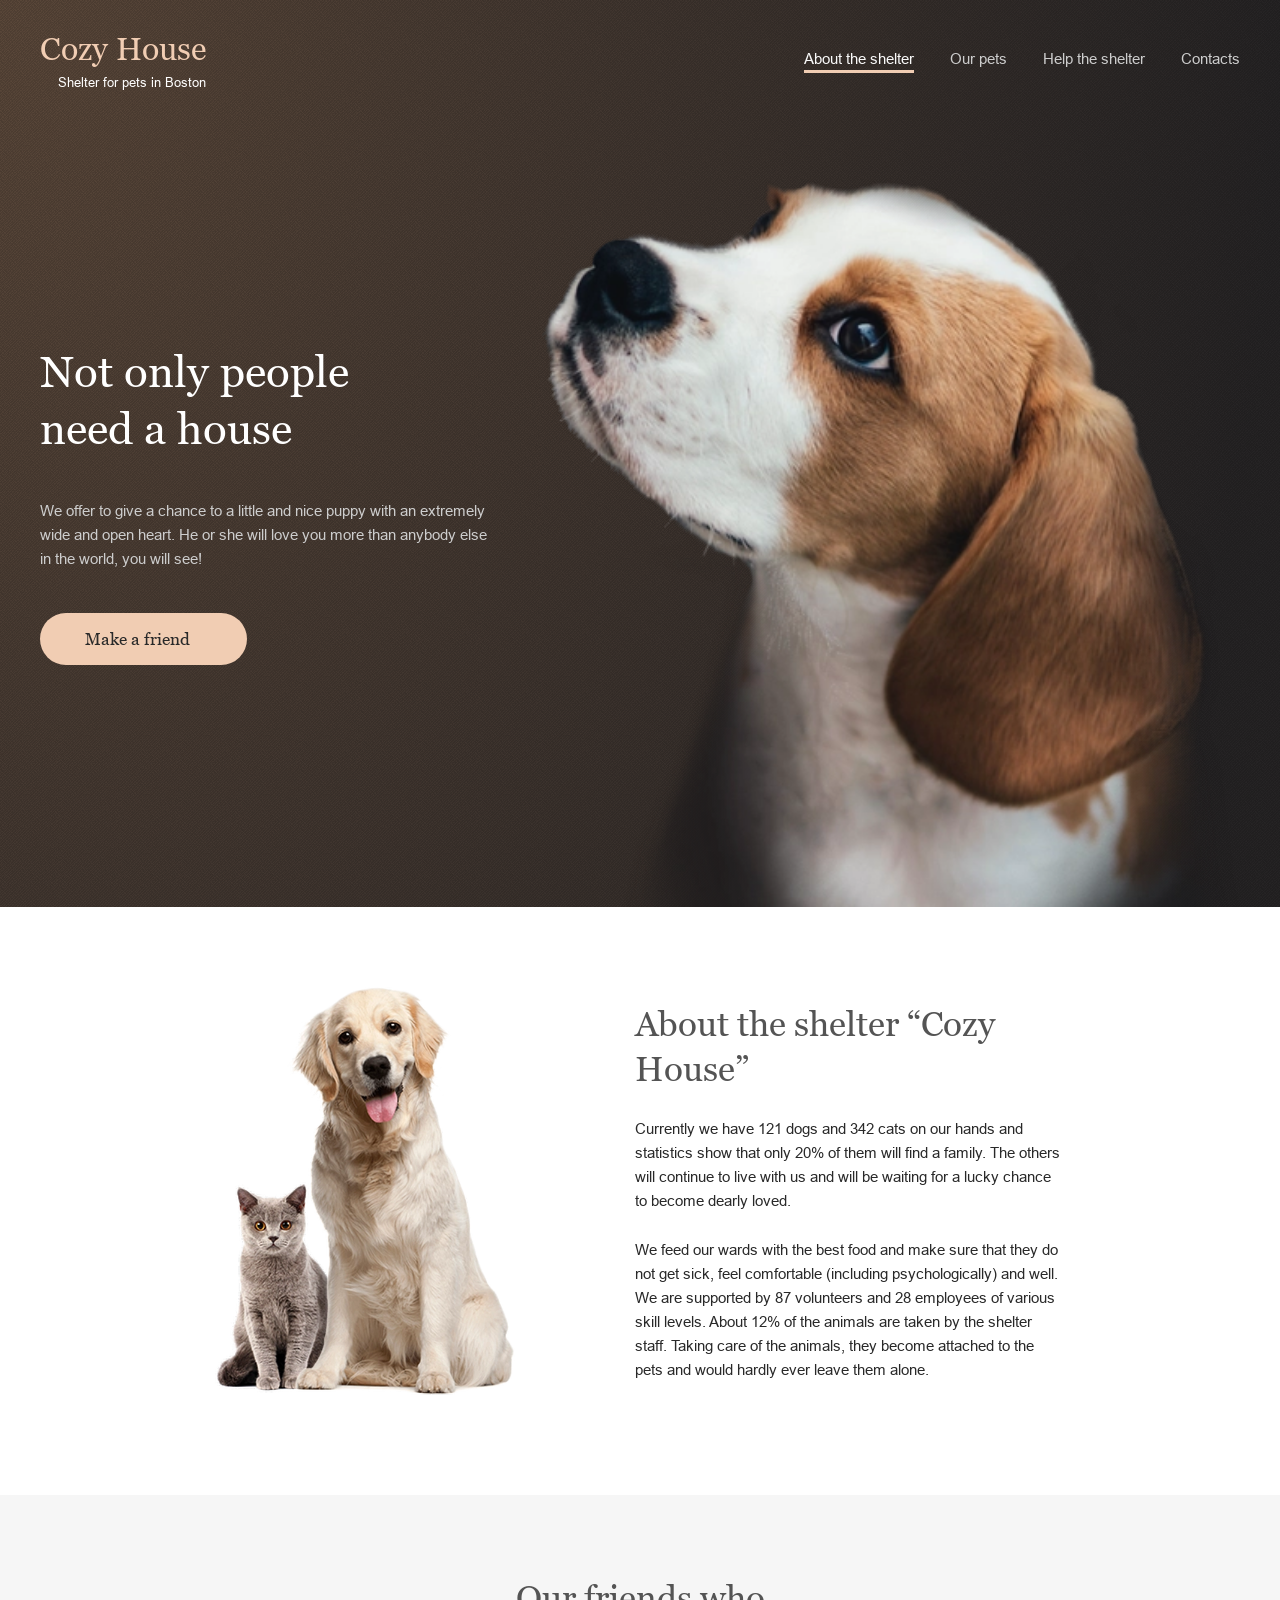
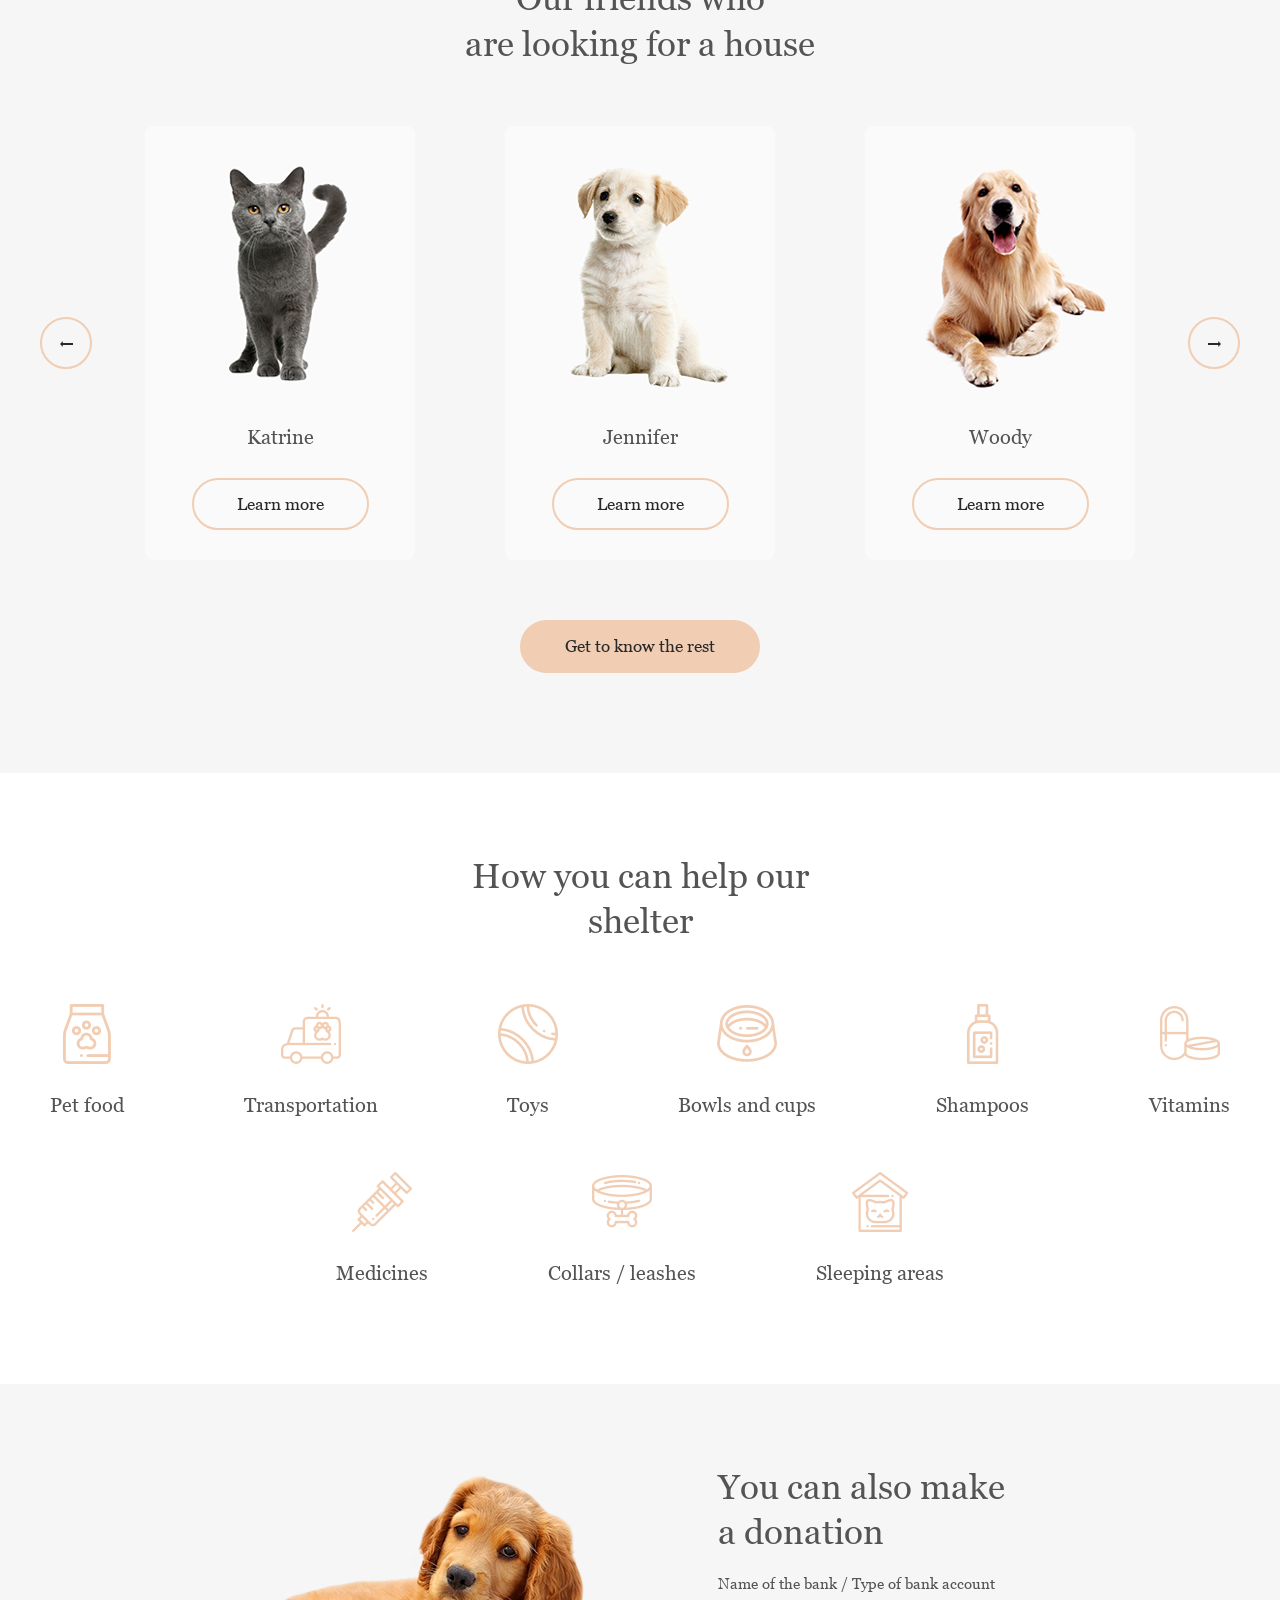
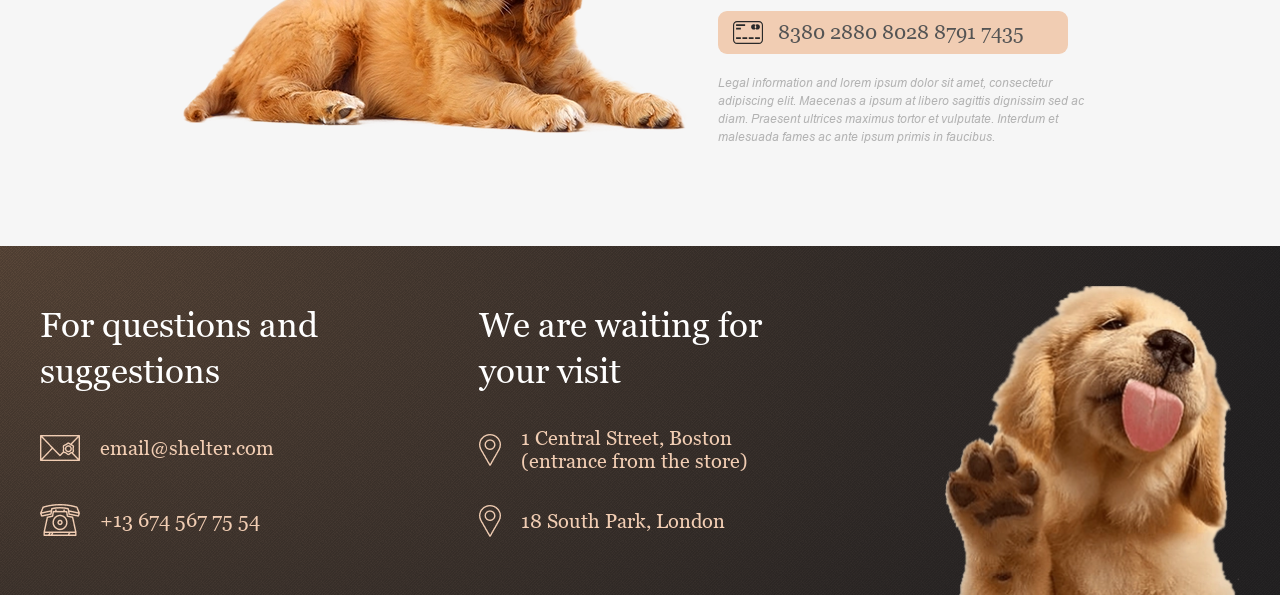
==== shelter/index.html @ 4be884f5 "feat: add favicon, add fluid paddings, remove comments" ====
<!doctype html>
<html lang="en">
  <head>
    <meta charset="UTF-8" />
    <meta name="viewport" content="width=device-width, initial-scale=1.0" />
    <title>Shelter</title>

    <link
      rel="icon"
      type="image/png"
      href="./favicon-32x32.png?v=4"
      sizes="32x32"
    />
    <link
      rel="icon"
      type="image/png"
      href="./favicon-16x16.png?v=4"
      sizes="16x16"
    />
    <link rel="stylesheet" href="./css/style.css" />
  </head>
  <body>
    <div class="header u-content-width">
      <header class="header__content header__content--absolute">
        <a class="header__logo" href="./index.html">
          <p class="header__logo-title">Cozy House</p>
          <p class="header__logo-subtitle">Shelter for pets in Boston</p>
        </a>
        <nav class="header__nav">
          <ul class="header__nav-list">
            <li class="header__nav-item is-active">
              <a href="" class="header__nav-link">About the shelter</a>
            </li>
            <li class="header__nav-item">
              <a href="./pets.html" class="header__nav-link">Our pets</a>
            </li>
            <li class="header__nav-item">
              <a href="#help" class="header__nav-link">Help the shelter</a>
            </li>
            <li class="header__nav-item">
              <a href="#footer" class="header__nav-link">Contacts</a>
            </li>
          </ul>
        </nav>
      </header>
    </div>

    <main class="main-content">
      <section class="section-not-only">
        <div class="u-content-width">
          <div class="not-only-content">
            <div class="not-only-content__txt-content">
              <h1 class="not-only-content__h1">Not only people need a house</h1>
              <p class="not-only-content__main-text">
                We offer to give a chance to a little and nice puppy with an
                extremely wide and open heart. He or she will love you more than
                anybody else in the world, you will see!
              </p>
              <a class="not-only-content__button button" href="#friends">
                Make a friend
              </a>
            </div>
            <div class="not-only-content__img-content">
              <img
                class="img"
                src="./assets/img/start-screen-puppy1.webp"
                alt=""
              />
            </div>
          </div>
        </div>
      </section>
      <section class="section-about u-content-width u-section-padding">
        <div class="section-about__img-content">
          <img class="img" src="./assets/img/about-pets.webp" alt="" />
        </div>
        <div class="section-about__text-content">
          <h2 class="section-about__h2 u-section-title">
            About the shelter “Cozy House”
          </h2>
          <p class="section-about__p1">
            Currently we have 121 dogs and 342 cats on our hands and statistics
            show that only 20% of them will find a family. The others will
            continue to live with us and will be waiting for a lucky chance to
            become dearly loved.
          </p>
          <p class="section-about__p2">
            We feed our wards with the best food and make sure that they do not
            get sick, feel comfortable (including psychologically) and well. We
            are supported by 87 volunteers and 28 employees of various skill
            levels. About 12% of the animals are taken by the shelter staff.
            Taking care of the animals, they become attached to the pets and
            would hardly ever leave them alone.
          </p>
        </div>
      </section>
      <section id="friends" class="section-our-friend u-bgc-section">
        <div class="our-friend-content u-content-width u-section-padding">
          <h2
            class="our-friend-content__h2 u-section-title u-section-title--center"
          >
            Our friends who <br />
            are looking for a house
          </h2>

          <div class="our-friend-content__slider slider">
            <button class="slider__button circle-button"></button>

            <div class="slider__visible">
              <div class="slider__track">
                <div class="slider__item card">
                  <img class="img" src="./assets/img/pets-katrine.png" alt="" />
                  <p class="card__pet-name">Katrine</p>
                  <button
                    class="button button--width-187 button--bgc-transparent"
                  >
                    Learn more
                  </button>
                </div>
                <div class="slider__item card">
                  <img
                    class="img"
                    src="./assets/img/pets-jennifer.png"
                    alt=""
                  />
                  <p class="card__pet-name">Jennifer</p>
                  <button
                    class="button button--width-187 button--bgc-transparent"
                  >
                    Learn more
                  </button>
                </div>
                <div class="slider__item card">
                  <img class="img" src="./assets/img/pets-woody.png" alt="" />
                  <p class="card__pet-name">Woody</p>
                  <button
                    class="button button--width-187 button--bgc-transparent"
                  >
                    Learn more
                  </button>
                </div>
              </div>
            </div>

            <button class="slider__button circle-button"></button>
          </div>
          <a class="button button--width-261" href="./pets.html"
            >Get to know the rest</a
          >
        </div>
      </section>
      <section id="help" class="section-help u-content-width u-section-padding">
        <h2 class="section-help__title u-section-title u-section-title--center">
          How you can help our shelter
        </h2>
        <div class="section-help__list">
          <div class="section-help__list-item">
            <img
              class="img img--height-60"
              src="./assets/img/food.png"
              alt=""
            />
            <p class="section-help__list-item-text">Pet food</p>
          </div>
          <div class="section-help__list-item">
            <img
              class="img img--height-60"
              src="./assets/img/transportation.png"
              alt=""
            />
            <p class="section-help__list-item-text">Transportation</p>
          </div>
          <div class="section-help__list-item">
            <img
              class="img img--height-60"
              src="./assets/img/toys.png"
              alt=""
            />
            <p class="section-help__list-item-text">Toys</p>
          </div>
          <div class="section-help__list-item">
            <img
              class="img img--height-60"
              src="./assets/img/bowls-and-cups.png"
              alt=""
            />
            <p class="section-help__list-item-text">Bowls and cups</p>
          </div>
          <div class="section-help__list-item">
            <img
              class="img img--height-60"
              src="./assets/img/shampoos.png"
              alt=""
            />
            <p class="section-help__list-item-text">Shampoos</p>
          </div>
          <div class="section-help__list-item">
            <img
              class="img img--height-60"
              src="./assets/img/vitamins.png"
              alt=""
            />
            <p class="section-help__list-item-text">Vitamins</p>
          </div>
          <div class="section-help__list-item">
            <img
              class="img img--height-60"
              src="./assets/img/medicines.png"
              alt=""
            />
            <p class="section-help__list-item-text">Medicines</p>
          </div>
          <div class="section-help__list-item">
            <img
              class="img img--height-60"
              src="./assets/img/collars-or-leashes.png"
              alt=""
            />
            <p class="section-help__list-item-text">Collars / leashes</p>
          </div>
          <div class="section-help__list-item">
            <img
              class="img img--height-60"
              src="./assets/img/sleeping-area.png"
              alt=""
            />
            <p class="section-help__list-item-text">Sleeping areas</p>
          </div>
        </div>
      </section>
      <section class="section-addition u-bgc-section">
        <div
          class="section-addition__content u-content-width u-section-padding"
        >
          <div class="section_addition__image-content">
            <img class="img" src="./assets/img/donation-dog.webp" alt="" />
          </div>
          <div class="addition-text">
            <h2 class="addition-text__title u-section-title">
              You can also make a donation
            </h2>
            <span class="addition-text__subtitle"
              >Name of the bank / Type of bank account</span
            >
            <a href="#" class="addition-text__credit-card">
              <svg
                viewBox="0 0 30 23"
                xmlns="http://www.w3.org/2000/svg"
                xmlns:xlink="http://www.w3.org/1999/xlink"
                width="30.000000"
                height="23.000000"
                fill="none"
                customFrame="#000000"
              >
                <path
                  id="credit-card"
                  d="M25.9815 23L4.01915 23C1.80285 23 0 21.2046 0 19.0001L0 3.9999C0 1.79421 1.80285 0 4.01915 0L25.9808 0C28.196 0 30 1.79421 30 3.9999L30 19.0001C30.0006 21.2052 28.1972 23 25.9815 23ZM4.01915 1.14285C2.43563 1.14285 1.14836 2.42396 1.14836 3.9999L1.14836 19.0001C1.14836 20.5755 2.43563 21.8571 4.01915 21.8571L25.9808 21.8571C27.5638 21.8571 28.8516 20.5755 28.8516 19.0001L28.8516 3.9999C28.8516 2.42396 27.5638 1.14285 25.9808 1.14285L4.01915 1.14285ZM20.7037 3.35993C22.1363 3.35993 23.2977 4.51532 23.2977 5.94153C23.2977 7.36774 22.1368 8.52376 20.7037 8.52376C19.2706 8.52376 18.1097 7.36783 18.1097 5.94153C18.1097 4.51523 19.2712 3.35993 20.7037 3.35993ZM24.3204 3.35993C25.7529 3.35993 26.9151 4.51532 26.9151 5.94153C26.9151 7.36774 25.7536 8.52376 24.3204 8.52376C22.8873 8.52376 21.7264 7.36783 21.7264 5.94153C21.7264 4.51523 22.8879 3.35993 24.3204 3.35993ZM3.0861 16.3339L7.8683 16.3339L7.8683 18.0481L3.0861 18.0481L3.0861 16.3339ZM9.43467 16.3339L14.2175 16.3339L14.2175 18.0481L9.43467 18.0481L9.43467 16.3339ZM15.782 16.3339L20.5659 16.3339L20.5659 18.0481L15.782 18.0481L15.782 16.3339ZM22.1305 16.3339L26.9144 16.3339L26.9144 18.0481L22.1305 18.0481L22.1305 16.3339ZM3.0861 3.36046L12.1263 3.36046L12.1263 5.07474L3.0861 5.07474L3.0861 3.36046ZM3.0861 6.76208L7.86946 6.76208L7.86946 8.47637L3.0861 8.47637L3.0861 6.76208Z"
                  fill="rgb(41,41,41)"
                  fill-rule="evenodd"
                />
              </svg>
              <p class="addition-text__credit-card-number">
                8380 2880 8028 8791 7435
              </p>
            </a>
            <span class="addition-text__info"
              >Legal information and lorem ipsum dolor sit amet, consectetur
              adipiscing elit. Maecenas a ipsum at libero sagittis dignissim sed
              ac diam. Praesent ultrices maximus tortor et vulputate. Interdum
              et malesuada fames ac ante ipsum primis in faucibus.</span
            >
          </div>
        </div>
      </section>
    </main>

    <footer id="footer" class="footer">
      <div class="footer__content u-content-width">
        <div class="footer__block">
          <h2 class="footer__title footer__title--margin-42 u-section-title">
            For questions and suggestions
          </h2>
          <div class="footer__item footer__item--margin-bottom-43">
            <img class="img icon" src="./assets/img/mail.png" alt="" />
            <a class="footer__link" href="mailto:example@domain.com"
              >email@shelter.com</a
            >
          </div>
          <div class="footer__item">
            <img class="img icon" src="./assets/img/phone.png" alt="" />
            <a class="footer__link" href="tel:+13 674 567 75 54"
              >+13 674 567 75 54</a
            >
          </div>
        </div>
        <div class="footer__block">
          <h2 class="footer__title footer__title--margin-34 u-section-title">
            We are waiting for your visit
          </h2>
          <div class="footer__item footer__item--margin-bottom-32">
            <img class="icon" src="./assets/img/pin.png" alt="" />
            <a
              class="footer__link"
              target="_blank"
              href="https://www.google.com/maps/place/London,+UK/@51.5022575,-0.1047878,18.5z/data=!4m6!3m5!1s0x47d8a00baf21de75:0x52963a5addd52a99!8m2!3d51.5072178!4d-0.1275862!16zL20vMDRqcGw?entry=ttu&g_ep=EgoyMDI2MDYxMC4wIKXMDSoASAFQAw%3D%3D"
              >1 Central Street, Boston (entrance from the store)</a
            >
          </div>
          <div class="footer__item">
            <img class="icon" src="./assets/img/pin.png" alt="" />
            <a
              class="footer__link"
              href="https://www.google.com/maps/place/London,+UK/@51.5022575,-0.1047878,18.5z/data=!4m6!3m5!1s0x47d8a00baf21de75:0x52963a5addd52a99!8m2!3d51.5072178!4d-0.1275862!16zL20vMDRqcGw?entry=ttu&g_ep=EgoyMDI2MDYxMC4wIKXMDSoASAFQAw%3D%3D"
              >18 South Park, London
            </a>
          </div>
        </div>
        <div class="footer-img">
          <img class="img" src="./assets/img/footer-puppy.webp" alt="" />
        </div>
      </div>
    </footer>
  </body>
</html>
---- shelter/css/style.css ----
@charset "UTF-8";
:root {
  --color-primary: #f1cdb3;
  --color-light-s: #fafafa;
  --color-light-l: #f6f6f6;
  --color-light-hover: #fddcc4;
  --color-light-xl: #ffffff;
  --color-dark-s: #cdcdcd;
  --color-dark-m: #b2b2b2;
  --color-dark-l: #545454;
  --color-dark-xl: #292929;
  --fn-logo: 32px;
  --fn-sublogo: 13px;
  --fn-h1: 44px;
  --fn-main: 15px;
  --fn-button: 17px;
  --fn-h2: 35px;
  --fn-card: 20px;
}

html {
  line-height: 1.15; /* 1 */
  -webkit-text-size-adjust: 100%; /* 2 */
}

body {
  margin: 0;
}

main {
  display: block;
}

h1 {
  font-size: 2em;
  margin: 0.67em 0;
}

hr {
  box-sizing: content-box; /* 1 */
  height: 0; /* 1 */
  overflow: visible; /* 2 */
}

a {
  background-color: transparent;
}

abbr[title] {
  border-bottom: none; /* 1 */
  text-decoration: underline; /* 2 */
  -webkit-text-decoration: underline dotted;
          text-decoration: underline dotted; /* 2 */
}

code,
kbd,
samp {
  font-family: monospace, monospace; /* 1 */
  font-size: 1em; /* 2 */
}

small {
  font-size: 80%;
}

sub,
sup {
  font-size: 75%;
  line-height: 0;
  position: relative;
  vertical-align: baseline;
}

sub {
  bottom: -0.25em;
}

sup {
  top: -0.5em;
}

img {
  border-style: none;
}

button,
input {
  overflow: visible;
}

button,
select {
  text-transform: none;
}

button,
[type=button],
[type=reset],
[type=submit] {
  -webkit-appearance: button;
     -moz-appearance: button;
          appearance: button;
}

button::-moz-focus-inner,
[type=button]::-moz-focus-inner,
[type=reset]::-moz-focus-inner,
[type=submit]::-moz-focus-inner {
  border-style: none;
  padding: 0;
}

button:-moz-focusring,
[type=button]:-moz-focusring,
[type=reset]:-moz-focusring,
[type=submit]:-moz-focusring {
  outline: 1px dotted currentColor;
}

fieldset {
  padding: 0.35em 0.75em 0.625em;
}

legend {
  box-sizing: border-box; /* 1 */
  color: inherit; /* 2 */
  display: table; /* 1 */
  max-width: 100%; /* 1 */
  padding: 0; /* 3 */
  white-space: normal; /* 1 */
}

progress {
  vertical-align: baseline;
}

textarea {
  overflow: auto;
}

[type=checkbox],
[type=radio] {
  box-sizing: border-box; /* 1 */
  padding: 0; /* 2 */
}

[type=number]::-webkit-inner-spin-button,
[type=number]::-webkit-outer-spin-button {
  height: auto;
}

[type=search] {
  -moz-appearance: textfield;
       appearance: textfield; /* Современный стандарт */
  -webkit-appearance: textfield; /* Для поддержки старых версий Safari */
  outline-offset: -2px;
}

[type=search]::-webkit-search-decoration {
  -webkit-appearance: none;
}

::-webkit-file-upload-button {
  -webkit-appearance: button; /* 1 */
  font: inherit; /* 2 */
}

details {
  display: block;
}

template {
  display: none;
}

[hidden] {
  display: none;
}

@font-face {
  font-family: "Arial";
  src: url("../assets/fonts/arial-regular.woff2") format("woff2");
  font-weight: 400;
  font-style: normal;
  font-display: swap;
}
@font-face {
  font-family: "Georgia";
  src: url("../assets/fonts/georgia-regular.woff2") format("woff2");
  font-weight: 400;
  font-style: normal;
  font-display: swap;
}
@font-face {
  font-family: "Arial";
  src: url("../assets/fonts/arial-italic.woff2") format("woff2");
  font-weight: 400;
  font-style: italic;
  font-display: swap;
}
body {
  font-family: "Georgia", sans-serif;
  font-size: var(--fn-main);
  color: var(--color-dark-l);
}

.button {
  white-space: nowrap;
  max-width: 207px;
  padding: 13px 43px;
  background-color: var(--color-primary);
  border-radius: 100px;
  border: none;
  color: var(--color-dark-xl);
  text-decoration: none;
  font-size: var(--fn-button);
  border: 2px solid transparent;
  font-family: "Georgia", sans-serif;
  line-height: 130%;
  letter-spacing: 6%;
  transition: background-color 0.4s;
  cursor: pointer;
}
.button--width-261 {
  max-width: 261px;
}
.button--width-187 {
  max-width: 187px;
}
.button--bgc-transparent {
  border-color: var(--color-primary);
  background-color: transparent;
}
@media (hover: hover) and (pointer: fine) {
  .button:hover {
    background-color: var(--color-light-hover);
    border-color: var(--color-light-hover);
  }
}

.card {
  display: flex;
  flex-direction: column;
  align-items: center;
  gap: 29px;
  padding-bottom: 30px;
  border-radius: 9px;
  background-color: var(--color-light-s);
  transition: 0.3s;
  cursor: pointer;
}
.card__pet-name {
  color: var(--color-dark-l);
  font-size: var(--fn-card);
  line-height: 24px;
  letter-spacing: 6%;
}
@media (hover: hover) and (pointer: fine) {
  .card:hover {
    box-shadow: 0px 0px 15px 1px rgba(33, 59, 78, 0.158);
  }
  .card:hover .button {
    background-color: var(--color-light-hover);
    border-color: var(--color-light-hover);
  }
}

.circle-button {
  width: 52px;
  height: 52px;
  border: 2px solid var(--color-primary);
  border-radius: 50%;
  background-color: transparent;
  background-size: 27% 11.5%;
  background-repeat: no-repeat;
  background-position: center;
  cursor: pointer;
  transition: 0.3s;
  color: var(--color-dark-xl);
  font-size: var(--fn-card);
  display: flex;
  align-items: center;
  justify-content: center;
  line-height: 115%;
  letter-spacing: 6%;
}
@media (hover: hover) and (pointer: fine) {
  .circle-button:hover {
    background-color: var(--color-light-hover);
    border-color: var(--color-light-hover);
  }
}
.circle-button.is-active {
  background-color: var(--color-primary);
  pointer-events: none;
}
.circle-button:disabled {
  border-color: var(--color-dark-xl);
  opacity: 0.2;
  pointer-events: none;
}

html {
  box-sizing: border-box;
  scroll-behavior: smooth;
}

*,
*::before,
*::after {
  box-sizing: inherit;
  margin: 0;
  padding: 0;
  font-weight: 400;
}

.header {
  position: relative;
}

.header__content {
  display: flex;
  justify-content: space-between;
  align-items: center;
  height: 60px;
}
.header__content--absolute {
  position: absolute;
  top: 30px;
  left: 0;
  right: 0;
  padding-inline: 40px;
  width: 100%;
}
.header__content--static {
  padding-top: 30px;
  padding-bottom: 30px;
  box-sizing: content-box;
}

.header__logo {
  display: flex;
  flex-direction: column;
  justify-content: space-between;
  height: 100%;
  text-decoration: none;
}
.header__logo-title {
  color: var(--color-primary);
  font-size: var(--fn-logo);
  letter-spacing: 6%;
}
.header__logo-title--dark {
  color: var(--color-dark-l);
}
.header__logo-subtitle {
  color: var(--color-light-xl);
  font-family: "Arial";
  font-size: var(--fn-sublogo);
  letter-spacing: 10%;
  line-height: 15px;
  text-align: right;
}
.header__logo-subtitle--dark {
  color: var(--color-dark-xl);
}
.header__nav-list {
  padding-bottom: 2px;
  list-style: none;
  display: flex;
  gap: 36px;
}
.header__nav-item {
  padding: 3px 0 4px;
}
@media (hover: hover) and (pointer: fine) {
  .header__nav-item:hover .header__nav-link {
    color: var(--color-light-s);
  }
}
.header__nav-item.is-active .header__nav-link {
  position: relative;
  display: block;
  color: var(--color-light-s);
  pointer-events: none;
}
.header__nav-item.is-active .header__nav-link::after {
  content: "";
  display: block;
  position: absolute;
  left: 0;
  bottom: -6px;
  width: 100%;
  height: 3px;
  background-color: var(--color-primary);
}
.header__nav-item--dark.is-active .header__nav-link {
  color: var(--color-dark-xl);
}
.header__nav-item--dark .header__nav-link {
  color: var(--color-dark-l);
}
@media (hover: hover) and (pointer: fine) {
  .header__nav-item--dark:hover .header__nav-link {
    color: var(--color-dark-xl);
  }
}
.header__nav-link {
  font-family: "Arial", sans-serif;
  font-size: var(--fn-main);
  color: var(--color-dark-s);
  text-decoration: none;
  transition: color 0.2s;
}

.img {
  width: 100%;
  height: auto;
  display: block;
}
.img--height-60 {
  max-width: 60px;
  height: 60px;
  width: 100%;
  -o-object-fit: contain;
     object-fit: contain;
}

.u-content-width {
  max-width: 1280px;
  margin: 0 auto;
  padding-inline: clamp(10px, 10px + 30 * (100vw - 320px) / 960, 40px);
}

.u-section-padding {
  padding-top: 80px;
  padding-bottom: 100px;
}

.u-section-title {
  font-size: var(--fn-h2);
  line-height: 130%;
  letter-spacing: 6%;
  max-width: 400px;
  margin: 0;
}
.u-section-title--center {
  text-align: center;
}

.u-bgc-section {
  background-color: var(--color-light-l);
}

.section-not-only {
  background: url(../assets/img/noise_transparent.png), radial-gradient(100% 215.42% at 0% 0%, #5b483a 0%, #262425 100%), #211f20;
}

.not-only-content {
  display: flex;
  justify-content: center;
  gap: 42px;
  padding-top: 180px;
  padding-top: clamp(150px, 150px + 30 * (100vw - 768px) / 512, 180px);
}
@media (max-width: 830px) {
  .not-only-content {
    flex-direction: column;
    align-items: center;
    gap: 100px;
  }
  .not-only-content__img-content {
    max-width: 569px;
    align-self: flex-end;
  }
  .not-only-content__button {
    align-self: center;
  }
}
.not-only-content__txt-content {
  padding-top: clamp(0px, 0px + 163 * (100vw - 768px) / 512, 163px);
  max-width: 460px;
  width: 100%;
  display: flex;
  flex-direction: column;
  gap: 42px;
}
.not-only-content__h1 {
  max-width: 310px;
  margin: 0;
  color: var(--color-light-xl);
  font-size: var(--fn-h1);
  line-height: 130%;
  letter-spacing: 0%;
  text-align: left;
}
.not-only-content__main-text {
  color: var(--color-dark-s);
  font-family: "Arial", serif;
  line-height: 160%;
  letter-spacing: 0px;
}
.not-only-content__img-content {
  max-width: 698px;
  width: 100%;
}

.section-about {
  display: flex;
  justify-content: center;
  gap: 120px;
  gap: clamp(80px, 7.8125vw + 20px, 120px);
}
@media (max-width: 768px) {
  .section-about {
    flex-direction: column-reverse;
    align-items: center;
    gap: clamp(42px, 8.4821428571vw + 14.8571428571px, 80px);
  }
}
.section-about__img-content {
  max-width: 300px;
  width: 100%;
}
.section-about__text-content {
  display: flex;
  justify-content: center;
  flex-direction: column;
  gap: 25px;
  max-width: 430px;
  width: 100%;
}
.section-about__p1, .section-about__p2 {
  color: var(--color-dark-xl);
  font-family: "Arial", serif;
  line-height: 160%;
  letter-spacing: 0px;
}

.our-friend-content {
  display: flex;
  flex-direction: column;
  align-items: center;
  justify-content: center;
  gap: 60px;
}

.slider {
  display: flex;
  justify-content: space-between;
  gap: 12px;
  align-items: center;
  width: 100%;
}
.slider__visible {
  overflow-x: hidden;
}
.slider__track {
  display: flex;
  gap: clamp(40px, 9.765625vw + -35px, 90px);
}
@media (max-width: 768px) {
  .slider__track {
    gap: clamp(30px, 2.2321428571vw + 22.8571428571px, 40px);
  }
}
.slider__item {
  flex-shrink: 0;
}
.slider__button {
  flex-shrink: 0;
}
.slider__button:first-child {
  background-image: url("../assets/img/arrow-left.png");
}
.slider__button:last-child {
  background-image: url("../assets/img/arrow-right.png");
}

.section-help {
  display: flex;
  flex-direction: column;
  align-items: center;
  gap: 60px;
}
.section-help__title {
  max-width: 350px;
}
.section-help__list {
  display: flex;
  justify-content: center;
  flex-wrap: wrap;
  row-gap: 55px;
  -moz-column-gap: clamp(60px, 11.71875vw + -30px, 120px);
       column-gap: clamp(60px, 11.71875vw + -30px, 120px);
}
.section-help__list-item {
  display: flex;
  flex-direction: column;
  gap: 30px;
  align-items: center;
}
.section-help__list-item-text {
  font-size: var(--fn-card);
  line-height: 115%;
  letter-spacing: 6%;
  white-space: nowrap;
}
@media (max-width: 768px) {
  .section-help__list {
    row-gap: clamp(30px, 5.5803571429vw + 12.1428571429px, 55px);
    -moz-column-gap: clamp(30px, 6.6964285714vw + 8.5714285714px, 60px);
         column-gap: clamp(30px, 6.6964285714vw + 8.5714285714px, 60px);
  }
  .section-help__list-item {
    max-width: clamp(130px, 8.9285714286vw + 101.4285714286px, 170px);
    width: 100%;
  }
}
@media (max-width: 320px) {
  .section-help__list {
    justify-content: space-between;
  }
}

.section-addition__content {
  display: flex;
  gap: 30px;
  justify-content: center;
  align-items: center;
  margin-top: -1px;
}
.section-addition__content .addition-text {
  display: flex;
  flex-direction: column;
  gap: 20px;
}
.section-addition__content .addition-text__title {
  max-width: 300px;
}
.section-addition__content .addition-text__subtitle {
  line-height: 110%;
  letter-spacing: 6%;
}
.section-addition__content .addition-text__credit-card {
  max-width: 350px;
  padding: 10px 15px;
  display: flex;
  gap: 15px;
  background-color: var(--color-primary);
  border-radius: 9px;
  text-decoration: none;
  transition: background-color 0.3s;
}
@media (hover: hover) and (pointer: fine) {
  .section-addition__content .addition-text__credit-card:hover {
    background-color: var(--color-light-hover);
  }
}
.section-addition__content .addition-text__credit-card-number {
  font-size: var(--fn-card);
  line-height: 23px;
  letter-spacing: 6%;
  color: var(--color-dark-l);
}
.section-addition__content .addition-text__info {
  max-width: 380px;
  color: var(--color-dark-m);
  font-family: "Arial", serif;
  font-style: italic;
  font-size: 12px;
  line-height: 18px;
  letter-spacing: 0px;
}
@media (max-width: 768px) {
  .section-addition__content {
    flex-direction: column-reverse;
  }
}

.main-pets {
  display: flex;
  flex-direction: column;
  align-items: center;
  gap: 60px;
}
.main-pets__title {
  max-width: 400px;
}
.main-pets__cards-wrapper {
  display: flex;
  justify-content: center;
  width: 100%;
  flex-wrap: wrap;
  -moz-column-gap: 40px;
       column-gap: 40px;
  row-gap: 30px;
}
.main-pets__pagination {
  display: flex;
  justify-content: center;
  gap: 20px;
}
@media (max-width: 768px) {
  .main-pets__pagination {
    gap: clamp(10px, 2.2321428571vw + 2.8571428571px, 20px);
  }
}

.footer {
  background: url(../assets/img/noise_transparent.png), radial-gradient(100% 215.42% at 0% 0%, #5b483a 0%, #262425 100%), #211f20;
}
.footer__content {
  padding-bottom: 0;
  padding-top: clamp(30px, 30px + 10 * (100vw - 768px) / 512, 40px);
  display: flex;
  justify-content: center;
  -moz-column-gap: clamp(60px, 19.53125vw + -90px, 160px);
       column-gap: clamp(60px, 19.53125vw + -90px, 160px);
  row-gap: 65px;
}
.footer__title {
  color: var(--color-light-xl);
}
.footer__title--margin-42 {
  margin-bottom: 42px;
}
.footer__title--margin-34 {
  margin-bottom: 34px;
}
.footer__block {
  margin-top: 16px;
  display: flex;
  flex-direction: column;
}
.footer__block:nth-child(1) {
  max-width: 279px;
}
.footer__block:nth-child(2) {
  max-width: 302px;
}
.footer__link {
  text-decoration: none;
  color: var(--color-primary);
  font-size: var(--fn-card);
  line-height: 115%;
  letter-spacing: 6%;
  transition: color 0.3s;
}
.footer__item {
  display: flex;
  align-items: center;
  gap: 20px;
  cursor: pointer;
}
.footer__item .img {
  max-width: 40px;
}
.footer__item .icon {
  filter: brightness(1) invert(0);
  transition: filter 0.5s ease;
}
.footer__item--margin-bottom-43 {
  margin-bottom: 43px;
}
.footer__item--margin-bottom-32 {
  margin-bottom: 32px;
}
@media (hover: hover) and (pointer: fine) {
  .footer__item:hover .icon {
    filter: brightness(0) invert(1);
  }
  .footer__item:hover .footer__link {
    color: var(--color-light-xl);
  }
}
@media (max-width: 1170px) {
  .footer__content {
    flex-wrap: wrap;
  }
}
@media (max-width: 768px) {
  .footer__content {
    row-gap: clamp(45px, 4.4642857143vw + 30.7142857143px, 65px);
  }
}/*# sourceMappingURL=style.css.map */
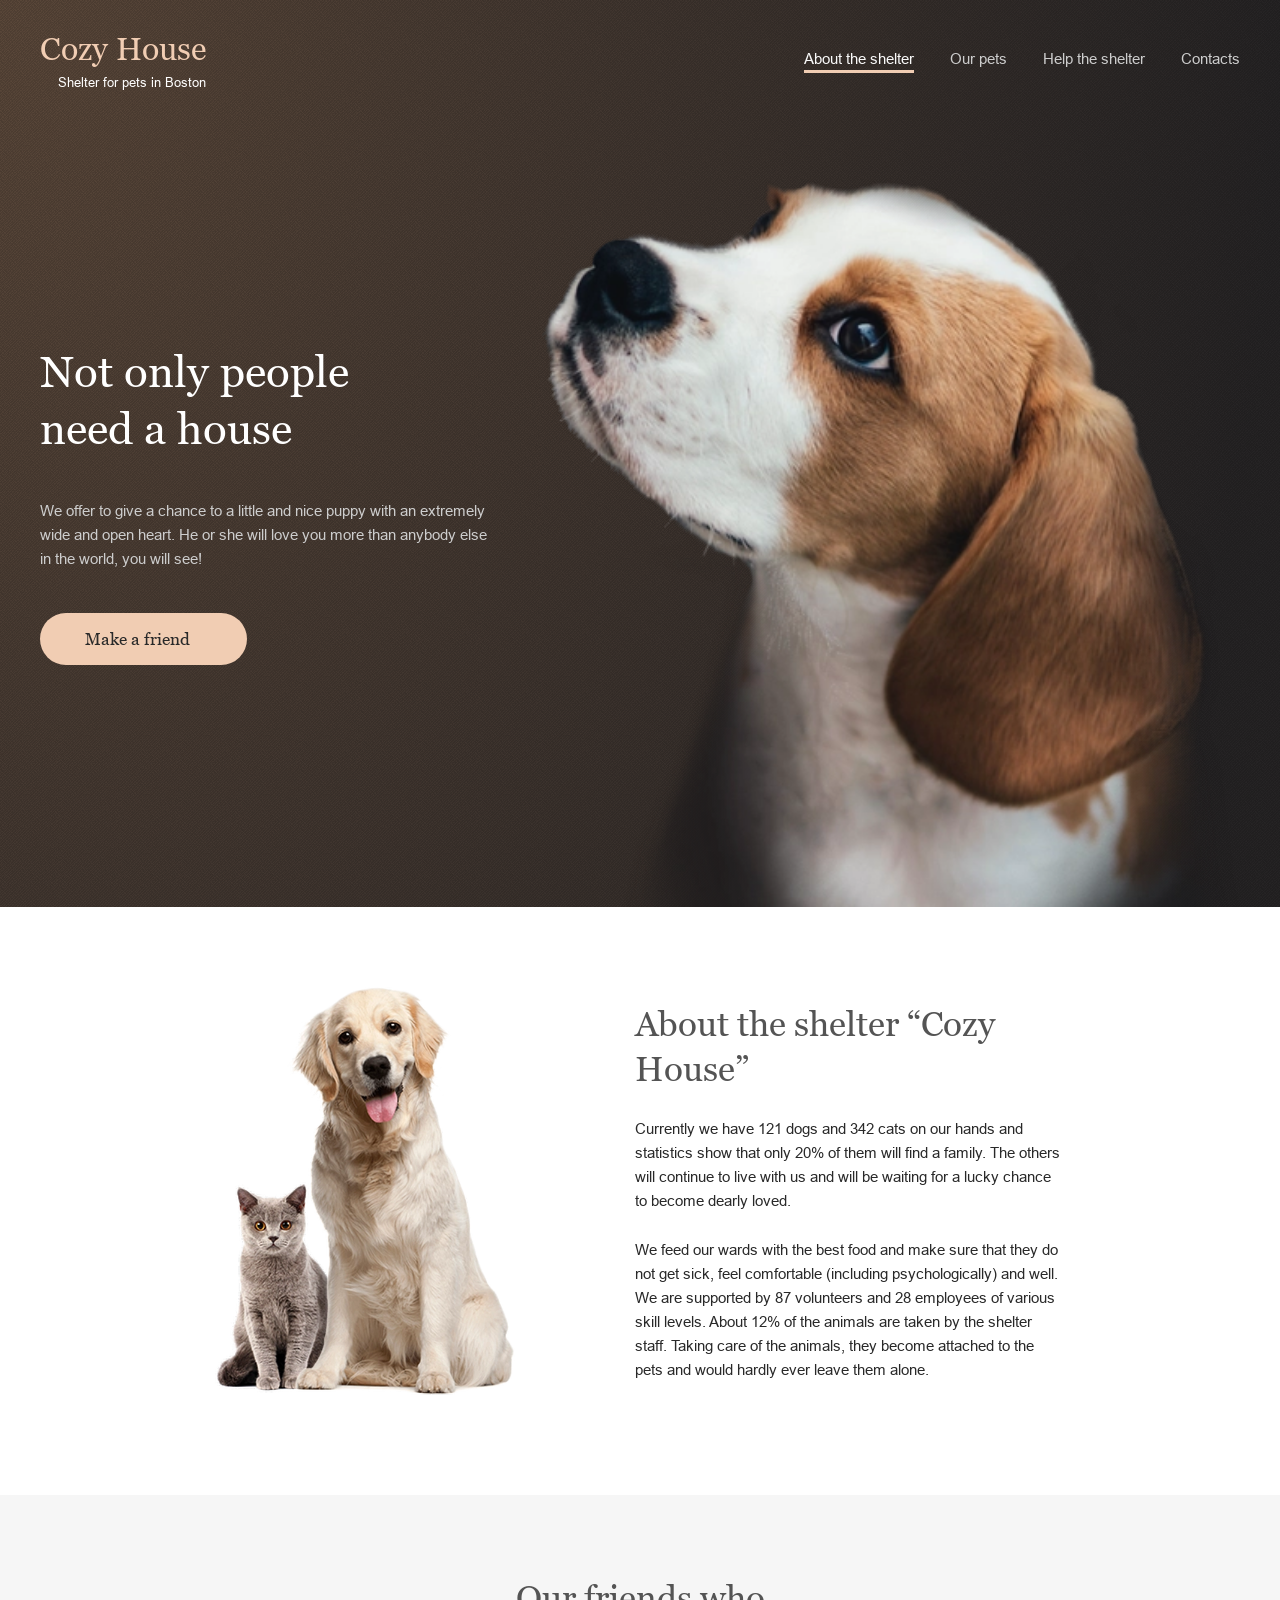
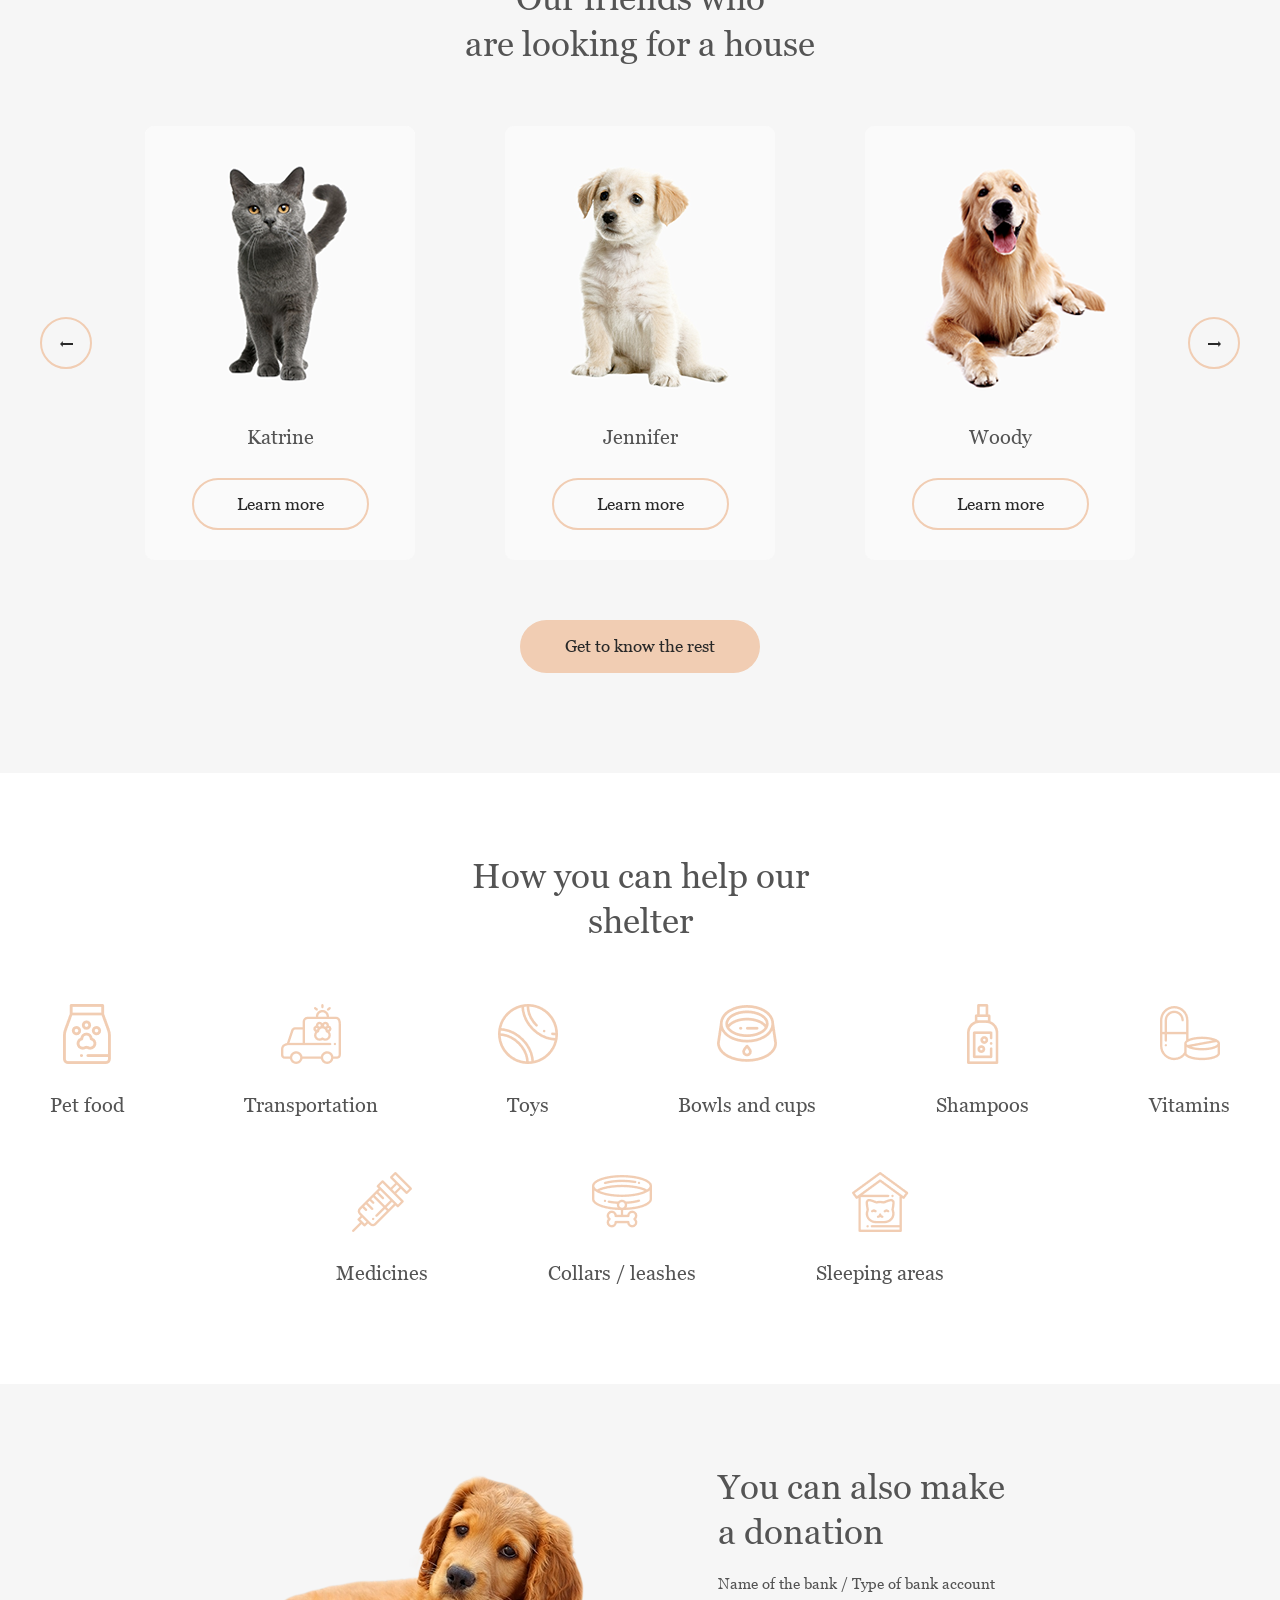
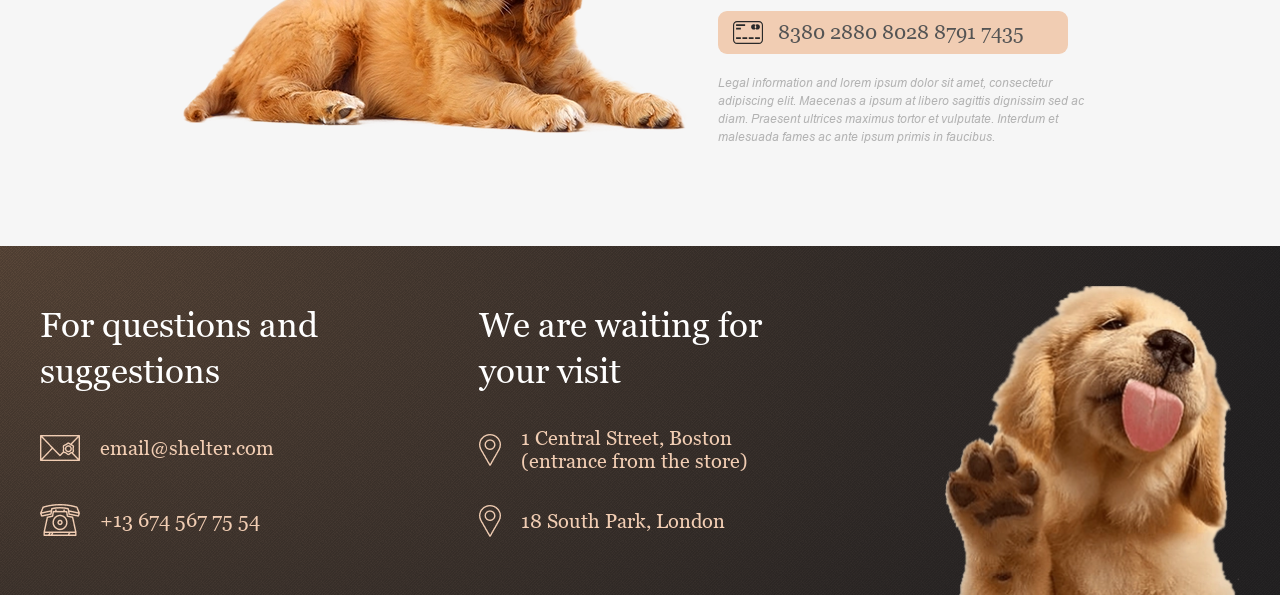
==== commit d67a5681: "init: start task shelter-part3" ====
--- a/shelter/index.html
+++ b/shelter/index.html
@@ -20,8 +20,8 @@
     <link rel="stylesheet" href="./css/style.css" />
   </head>
   <body>
-    <div class="header u-content-width">
-      <header class="header__content header__content--absolute">
+    <div class="header">
+      <header class="header__content u-content-width">
         <a class="header__logo" href="./index.html">
           <p class="header__logo-title">Cozy House</p>
           <p class="header__logo-subtitle">Shelter for pets in Boston</p>
@@ -42,37 +42,43 @@
             </li>
           </ul>
         </nav>
+        <div class="burger">
+          <span class="burger__line"></span>
+        </div>
       </header>
+      <section class="section-not-only u-content-width">
+        <div class="not-only-content">
+          <div class="not-only-content__txt-content">
+            <h1 class="not-only-content__h1">Not only people need a house</h1>
+            <p class="not-only-content__main-text">
+              We offer to give a chance to a little and nice puppy with an
+              extremely wide and open heart. He or she will love you more than
+              anybody else in the world, you will see!
+            </p>
+            <a class="not-only-content__button button" href="#friends">
+              Make a friend
+            </a>
+          </div>
+          <div class="not-only-content__img-content">
+            <img
+              class="img"
+              src="./assets/img/start-screen-puppy1.webp"
+              alt="image of a big funny red dog"
+            />
+          </div>
+        </div>
+      </section>
     </div>
 
     <main class="main-content">
-      <section class="section-not-only">
-        <div class="u-content-width">
-          <div class="not-only-content">
-            <div class="not-only-content__txt-content">
-              <h1 class="not-only-content__h1">Not only people need a house</h1>
-              <p class="not-only-content__main-text">
-                We offer to give a chance to a little and nice puppy with an
-                extremely wide and open heart. He or she will love you more than
-                anybody else in the world, you will see!
-              </p>
-              <a class="not-only-content__button button" href="#friends">
-                Make a friend
-              </a>
-            </div>
-            <div class="not-only-content__img-content">
-              <img
-                class="img"
-                src="./assets/img/start-screen-puppy1.webp"
-                alt=""
-              />
-            </div>
-          </div>
-        </div>
-      </section>
       <section class="section-about u-content-width u-section-padding">
         <div class="section-about__img-content">
-          <img class="img" src="./assets/img/about-pets.webp" alt="" />
+          <img
+            class="img"
+            src="./assets/img/about-pets.webp"
+            alt="
+image of a red dog"
+          />
         </div>
         <div class="section-about__text-content">
           <h2 class="section-about__h2 u-section-title">
@@ -109,7 +115,11 @@
             <div class="slider__visible">
               <div class="slider__track">
                 <div class="slider__item card">
-                  <img class="img" src="./assets/img/pets-katrine.png" alt="" />
+                  <img
+                    class="img"
+                    src="./assets/img/pets-katrine.png"
+                    alt="black cat image"
+                  />
                   <p class="card__pet-name">Katrine</p>
                   <button
                     class="button button--width-187 button--bgc-transparent"
@@ -121,7 +131,7 @@
                   <img
                     class="img"
                     src="./assets/img/pets-jennifer.png"
-                    alt=""
+                    alt="Image of a cute white puppy"
                   />
                   <p class="card__pet-name">Jennifer</p>
                   <button
@@ -131,7 +141,11 @@
                   </button>
                 </div>
                 <div class="slider__item card">
-                  <img class="img" src="./assets/img/pets-woody.png" alt="" />
+                  <img
+                    class="img"
+                    src="./assets/img/pets-woody.png"
+                    alt="Image of a golden retriever"
+                  />
                   <p class="card__pet-name">Woody</p>
                   <button
                     class="button button--width-187 button--bgc-transparent"
@@ -233,7 +247,12 @@
           class="section-addition__content u-content-width u-section-padding"
         >
           <div class="section_addition__image-content">
-            <img class="img" src="./assets/img/donation-dog.webp" alt="" />
+            <img
+              class="img"
+              src="./assets/img/donation-dog.webp"
+              alt="
+Image of a cute red puppy"
+            />
           </div>
           <div class="addition-text">
             <h2 class="addition-text__title u-section-title">
@@ -250,7 +269,6 @@
                 width="30.000000"
                 height="23.000000"
                 fill="none"
-                customFrame="#000000"
               >
                 <path
                   id="credit-card"
@@ -288,7 +306,7 @@
           </div>
           <div class="footer__item">
             <img class="img icon" src="./assets/img/phone.png" alt="" />
-            <a class="footer__link" href="tel:+13 674 567 75 54"
+            <a class="footer__link" href="tel:+136745677554"
               >+13 674 567 75 54</a
             >
           </div>
@@ -316,9 +334,14 @@
           </div>
         </div>
         <div class="footer-img">
-          <img class="img" src="./assets/img/footer-puppy.webp" alt="" />
+          <img
+            class="img"
+            src="./assets/img/footer-puppy.webp"
+            alt="The red dog stuck out his tongue"
+          />
         </div>
       </div>
     </footer>
+    <script type="module" src="./js/main.js"></script>
   </body>
 </html>
--- a/shelter/css/style.css
+++ b/shelter/css/style.css
@@ -50,7 +50,7 @@
   border-bottom: none; /* 1 */
   text-decoration: underline; /* 2 */
   -webkit-text-decoration: underline dotted;
-          text-decoration: underline dotted; /* 2 */
+  text-decoration: underline dotted; /* 2 */
 }
 
 code,
@@ -95,26 +95,26 @@
 }
 
 button,
-[type=button],
-[type=reset],
-[type=submit] {
+[type="button"],
+[type="reset"],
+[type="submit"] {
   -webkit-appearance: button;
-     -moz-appearance: button;
-          appearance: button;
+  -moz-appearance: button;
+  appearance: button;
 }
 
 button::-moz-focus-inner,
-[type=button]::-moz-focus-inner,
-[type=reset]::-moz-focus-inner,
-[type=submit]::-moz-focus-inner {
+[type="button"]::-moz-focus-inner,
+[type="reset"]::-moz-focus-inner,
+[type="submit"]::-moz-focus-inner {
   border-style: none;
   padding: 0;
 }
 
 button:-moz-focusring,
-[type=button]:-moz-focusring,
-[type=reset]:-moz-focusring,
-[type=submit]:-moz-focusring {
+[type="button"]:-moz-focusring,
+[type="reset"]:-moz-focusring,
+[type="submit"]:-moz-focusring {
   outline: 1px dotted currentColor;
 }
 
@@ -139,25 +139,25 @@
   overflow: auto;
 }
 
-[type=checkbox],
-[type=radio] {
+[type="checkbox"],
+[type="radio"] {
   box-sizing: border-box; /* 1 */
   padding: 0; /* 2 */
 }
 
-[type=number]::-webkit-inner-spin-button,
-[type=number]::-webkit-outer-spin-button {
+[type="number"]::-webkit-inner-spin-button,
+[type="number"]::-webkit-outer-spin-button {
   height: auto;
 }
 
-[type=search] {
+[type="search"] {
   -moz-appearance: textfield;
-       appearance: textfield; /* Современный стандарт */
+  appearance: textfield; /* Современный стандарт */
   -webkit-appearance: textfield; /* Для поддержки старых версий Safari */
   outline-offset: -2px;
 }
 
-[type=search]::-webkit-search-decoration {
+[type="search"]::-webkit-search-decoration {
   -webkit-appearance: none;
 }
 
@@ -250,6 +250,9 @@
   transition: 0.3s;
   cursor: pointer;
 }
+.card .img {
+  border-radius: 9px;
+}
 .card__pet-name {
   color: var(--color-dark-l);
   font-size: var(--fn-card);
@@ -316,6 +319,10 @@
 }
 
 .header {
+  background:
+    url(../assets/img/noise_transparent.png),
+    radial-gradient(100% 215.42% at 0% 0%, #5b483a 0%, #262425 100%), #211f20;
+  overflow-x: hidden;
   position: relative;
 }
 
@@ -324,19 +331,13 @@
   justify-content: space-between;
   align-items: center;
   height: 60px;
-}
-.header__content--absolute {
-  position: absolute;
-  top: 30px;
-  left: 0;
-  right: 0;
-  padding-inline: 40px;
-  width: 100%;
-}
-.header__content--static {
-  padding-top: 30px;
-  padding-bottom: 30px;
+  padding: 30px clamp(30px, 1.953125vw + 15px, 40px);
   box-sizing: content-box;
+}
+@media (max-width: 768px) {
+  .header__content {
+    padding-inline: clamp(20px, 2.2321428571vw + 12.8571428571px, 30px);
+  }
 }
 
 .header__logo {
@@ -366,6 +367,9 @@
   color: var(--color-dark-xl);
 }
 .header__nav-list {
+  transition: translateX 0.5s;
+}
+.header__nav-list {
   padding-bottom: 2px;
   list-style: none;
   display: flex;
@@ -413,70 +417,105 @@
   text-decoration: none;
   transition: color 0.2s;
 }
-
-.img {
-  width: 100%;
-  height: auto;
+@media (max-width: 767px) {
+  .header__nav {
+    position: absolute;
+    top: 0;
+    right: 0;
+    overflow-x: hidden;
+  }
+  .header__nav-list {
+    flex-direction: column;
+    height: 100vh;
+    background-color: var(--color-dark-xl);
+    width: 320px;
+    justify-content: center;
+    align-items: center;
+    gap: 43px;
+    transform: translateX(100%);
+  }
+  .header__nav-list.is-open {
+    transform: translateX(0);
+  }
+  .header__content:has(.burger--black.is-open) > .burger--black::before,
+  .header__content:has(.burger--black.is-open) > .burger--black::after {
+    background-color: var(--color-primary);
+  }
+  .header__content:has(.burger--black.is-open) > .burger--black .burger__line {
+    background-color: var(--color-primary);
+  }
+  .header__nav-item .header__nav-link {
+    font-size: 32px;
+    line-height: 160%;
+    letter-spacing: 0px;
+    color: var(--color-dark-s);
+  }
+}
+@media (max-width: 767px) and (hover: hover) and (pointer: fine) {
+  .header__nav-item--dark:hover .header__nav-link {
+    color: var(--color-light-s);
+  }
+}
+@media (max-width: 767px) {
+  .header__nav-item.is-active .header__nav-link {
+    color: var(--color-light-s);
+  }
+}
+
+.burger {
+  width: 30px;
+  height: 30px;
+  position: relative;
+  cursor: pointer;
+  z-index: 10;
+  display: none;
+  transition: transform 0.5s;
+}
+.burger__line {
   display: block;
-}
-.img--height-60 {
-  max-width: 60px;
-  height: 60px;
-  width: 100%;
-  -o-object-fit: contain;
-     object-fit: contain;
-}
-
-.u-content-width {
-  max-width: 1280px;
-  margin: 0 auto;
-  padding-inline: clamp(10px, 10px + 30 * (100vw - 320px) / 960, 40px);
-}
-
-.u-section-padding {
-  padding-top: 80px;
-  padding-bottom: 100px;
-}
-
-.u-section-title {
-  font-size: var(--fn-h2);
-  line-height: 130%;
-  letter-spacing: 6%;
-  max-width: 400px;
-  margin: 0;
-}
-.u-section-title--center {
-  text-align: center;
-}
-
-.u-bgc-section {
-  background-color: var(--color-light-l);
-}
-
-.section-not-only {
-  background: url(../assets/img/noise_transparent.png), radial-gradient(100% 215.42% at 0% 0%, #5b483a 0%, #262425 100%), #211f20;
+  position: relative;
+  width: 100%;
+  height: 3px;
+  background-color: var(--color-primary);
+  top: 50%;
+  transform: translateY(-50%);
+}
+.burger::before,
+.burger::after {
+  content: "";
+  display: block;
+  position: absolute;
+  width: 100%;
+  height: 3px;
+  background-color: var(--color-primary);
+}
+.burger::before {
+  top: 4px;
+}
+.burger::after {
+  bottom: 4px;
+}
+.burger.is-open {
+  transform: rotate(90deg);
+}
+.burger--black::before,
+.burger--black::after {
+  background-color: var(--color-dark-xl);
+}
+.burger--black .burger__line {
+  background-color: var(--color-dark-xl);
+}
+@media (max-width: 767px) {
+  .burger {
+    display: block;
+  }
 }
 
 .not-only-content {
   display: flex;
   justify-content: center;
   gap: 42px;
-  padding-top: 180px;
-  padding-top: clamp(150px, 150px + 30 * (100vw - 768px) / 512, 180px);
-}
-@media (max-width: 830px) {
-  .not-only-content {
-    flex-direction: column;
-    align-items: center;
-    gap: 100px;
-  }
-  .not-only-content__img-content {
-    max-width: 569px;
-    align-self: flex-end;
-  }
-  .not-only-content__button {
-    align-self: center;
-  }
+  padding-top: clamp(30px, 5.859375vw + -15px, 60px);
 }
 .not-only-content__txt-content {
   padding-top: clamp(0px, 0px + 163 * (100vw - 768px) / 512, 163px);
@@ -505,12 +544,138 @@
   max-width: 698px;
   width: 100%;
 }
+@media (max-width: 830px) {
+  .not-only-content {
+    flex-direction: column;
+    align-items: center;
+    gap: 100px;
+  }
+  .not-only-content__button {
+    align-self: center;
+  }
+  .not-only-content__img-content {
+    max-width: 569px;
+    align-self: flex-end;
+  }
+}
+@media (max-width: 768px) {
+  .not-only-content__h1 {
+    font-size: clamp(25px, 4.2410714286vw + 11.4285714286px, 44px);
+  }
+}
+@media (max-width: 420px) {
+  .not-only-content {
+    gap: 105px;
+  }
+  .not-only-content__h1 {
+    align-self: center;
+    text-align: center;
+    max-width: 240px;
+    letter-spacing: 6%;
+  }
+  .not-only-content__main-text {
+    width: 100%;
+    text-align: center;
+  }
+  .not-only-content__img-content {
+    max-width: 260px;
+    align-self: flex-end;
+  }
+}
+
+.img {
+  width: 100%;
+  height: auto;
+  display: block;
+}
+.img--height-60 {
+  max-width: 60px;
+  height: 60px;
+  width: 100%;
+  -o-object-fit: contain;
+  object-fit: contain;
+}
+@media (max-width: 420px) {
+  .img--height-60 {
+    max-width: 50px;
+    height: 50px;
+  }
+}
+
+.u-content-width {
+  max-width: 1280px;
+  margin: 0 auto;
+  padding-inline: clamp(30px, 1.953125vw + 15px, 40px);
+}
+@media (max-width: 768px) {
+  .u-content-width {
+    padding-inline: clamp(10px, 4.4642857143vw + -4.2857142857px, 30px);
+  }
+  .u-content-width.header__content {
+    padding-inline: clamp(20px, 2.2321428571vw + 12.8571428571px, 30px);
+  }
+}
+
+.u-section-padding {
+  padding-top: 80px;
+  padding-bottom: 100px;
+}
+@media (max-width: 768px) {
+  .u-section-padding {
+    padding-top: clamp(42px, 8.4821428571vw + 14.8571428571px, 80px);
+    padding-bottom: clamp(42px, 12.9464285714vw + 0.5714285714px, 100px);
+  }
+}
+
+.u-section-title {
+  font-size: var(--fn-h2);
+  line-height: 130%;
+  letter-spacing: 6%;
+  max-width: 400px;
+  margin: 0;
+}
+.u-section-title--center {
+  text-align: center;
+}
+@media (max-width: 768px) {
+  .u-section-title {
+    font-size: clamp(25px, 2.2321428571vw + 17.8571428571px, 35px);
+  }
+}
+@media (max-width: 420px) {
+  .u-section-title {
+    text-align: center;
+  }
+}
+
+.u-bgc-section {
+  background-color: var(--color-light-l);
+}
 
 .section-about {
   display: flex;
   justify-content: center;
   gap: 120px;
   gap: clamp(80px, 7.8125vw + 20px, 120px);
+}
+.section-about__img-content {
+  max-width: 300px;
+  width: 100%;
+}
+.section-about__text-content {
+  display: flex;
+  justify-content: center;
+  flex-direction: column;
+  gap: 25px;
+  max-width: 430px;
+  width: 100%;
+}
+.section-about__p1,
+.section-about__p2 {
+  color: var(--color-dark-xl);
+  font-family: "Arial", serif;
+  line-height: 160%;
+  letter-spacing: 0px;
 }
 @media (max-width: 768px) {
   .section-about {
@@ -519,23 +684,22 @@
     gap: clamp(42px, 8.4821428571vw + 14.8571428571px, 80px);
   }
 }
-.section-about__img-content {
-  max-width: 300px;
-  width: 100%;
-}
-.section-about__text-content {
-  display: flex;
-  justify-content: center;
-  flex-direction: column;
-  gap: 25px;
-  max-width: 430px;
-  width: 100%;
-}
-.section-about__p1, .section-about__p2 {
-  color: var(--color-dark-xl);
-  font-family: "Arial", serif;
-  line-height: 160%;
-  letter-spacing: 0px;
+@media (max-width: 420px) {
+  .section-about__text-content {
+    max-width: 270px;
+    gap: 22px;
+  }
+  .section-about__p1,
+  .section-about__p2 {
+    letter-spacing: 0px;
+    text-align: justify;
+  }
+  .section-about__p1 {
+    margin-top: 2px;
+  }
+  .section-about__img-content {
+    max-width: 260px;
+  }
 }
 
 .our-friend-content {
@@ -545,6 +709,11 @@
   justify-content: center;
   gap: 60px;
 }
+@media (max-width: 768px) {
+  .our-friend-content {
+    gap: clamp(41px, 4.0178571429vw + 28.1428571429px, 59px);
+  }
+}
 
 .slider {
   display: flex;
@@ -558,24 +727,52 @@
 }
 .slider__track {
   display: flex;
-  gap: clamp(40px, 9.765625vw + -35px, 90px);
+  gap: clamp(20px, 15.5555555556vw + -109.1111111111px, 90px);
+}
+.slider__button {
+  flex-shrink: 0;
+}
+.slider__button:first-child {
+  background-image: url("../assets/img/arrow-left.png");
+}
+.slider__button:last-child {
+  background-image: url("../assets/img/arrow-right.png");
+}
+@media (max-width: 860px) {
+  .slider__track {
+    gap: clamp(30px, 48.3870967742vw + -341.6129032258px, 60px);
+  }
+  .slider__item:nth-child(3) {
+    display: none;
+  }
 }
 @media (max-width: 768px) {
   .slider__track {
     gap: clamp(30px, 2.2321428571vw + 22.8571428571px, 40px);
   }
 }
-.slider__item {
-  flex-shrink: 0;
-}
-.slider__button {
-  flex-shrink: 0;
-}
-.slider__button:first-child {
-  background-image: url("../assets/img/arrow-left.png");
-}
-.slider__button:last-child {
-  background-image: url("../assets/img/arrow-right.png");
+@media (max-width: 650px) {
+  .slider__item {
+    flex-shrink: 0;
+  }
+  .slider__item:nth-child(2) {
+    display: none;
+  }
+}
+@media (max-width: 420px) {
+  .slider {
+    flex-wrap: wrap;
+    justify-content: center;
+    -moz-column-gap: 80px;
+    column-gap: 80px;
+    row-gap: 20px;
+  }
+  .slider__visible {
+    max-width: 270px;
+    order: -1;
+    width: 100%;
+    flex-grow: 1;
+  }
 }
 
 .section-help {
@@ -586,6 +783,7 @@
 }
 .section-help__title {
   max-width: 350px;
+  width: 100%;
 }
 .section-help__list {
   display: flex;
@@ -593,7 +791,7 @@
   flex-wrap: wrap;
   row-gap: 55px;
   -moz-column-gap: clamp(60px, 11.71875vw + -30px, 120px);
-       column-gap: clamp(60px, 11.71875vw + -30px, 120px);
+  column-gap: clamp(60px, 11.71875vw + -30px, 120px);
 }
 .section-help__list-item {
   display: flex;
@@ -608,19 +806,33 @@
   white-space: nowrap;
 }
 @media (max-width: 768px) {
+  .section-help {
+    gap: clamp(42px, 4.0178571429vw + 29.1428571429px, 60px);
+  }
   .section-help__list {
+    justify-content: space-between;
+    max-width: 630px;
     row-gap: clamp(30px, 5.5803571429vw + 12.1428571429px, 55px);
-    -moz-column-gap: clamp(30px, 6.6964285714vw + 8.5714285714px, 60px);
-         column-gap: clamp(30px, 6.6964285714vw + 8.5714285714px, 60px);
+    -moz-column-gap: clamp(10px, 33.7837837838vw + -199.4594594595px, 60px);
+    column-gap: clamp(10px, 33.7837837838vw + -199.4594594595px, 60px);
   }
   .section-help__list-item {
     max-width: clamp(130px, 8.9285714286vw + 101.4285714286px, 170px);
     width: 100%;
   }
-}
-@media (max-width: 320px) {
+  .section-help__list-item-text {
+    font-size: clamp(15px, 1.1160714286vw + 11.4285714286px, 20px);
+  }
+}
+@media (max-width: 420px) {
+  .section-help__title {
+    max-width: 225px;
+  }
   .section-help__list {
-    justify-content: space-between;
+    max-width: 290px;
+  }
+  .section-help__list-item {
+    gap: 20px;
   }
 }
 
@@ -676,14 +888,50 @@
 @media (max-width: 768px) {
   .section-addition__content {
     flex-direction: column-reverse;
-  }
+    gap: clamp(42px, 4.0178571429vw + 29.1428571429px, 60px);
+  }
+}
+@media (max-width: 420px) {
+  .section-addition__content .addition-text__title {
+    max-width: 220px;
+    text-align: center;
+    align-self: center;
+  }
+  .section-addition__content .addition-text__subtitle {
+    text-align: center;
+    align-self: center;
+    line-height: 160%;
+    letter-spacing: 0px;
+  }
+  .section-addition__content .addition-text__credit-card {
+    max-width: 281px;
+    align-self: center;
+    align-items: center;
+  }
+  .section-addition__content .addition-text__credit-card-number {
+    font-size: 15px;
+    line-height: 110%;
+    letter-spacing: 6%;
+  }
+  .section-addition__content .addition-text__info {
+    align-items: center;
+    max-width: 281px;
+    text-align: justify;
+  }
+  .section-addition__content .section_addition__image-content {
+    max-width: 260px;
+  }
+}
+
+body {
+  position: relative;
 }
 
 .main-pets {
   display: flex;
   flex-direction: column;
   align-items: center;
-  gap: 60px;
+  gap: clamp(30px, 5.859375vw + -15px, 60px);
 }
 .main-pets__title {
   max-width: 400px;
@@ -694,7 +942,7 @@
   width: 100%;
   flex-wrap: wrap;
   -moz-column-gap: 40px;
-       column-gap: 40px;
+  column-gap: 40px;
   row-gap: 30px;
 }
 .main-pets__pagination {
@@ -703,21 +951,45 @@
   gap: 20px;
 }
 @media (max-width: 768px) {
+  .main-pets {
+    padding-top: clamp(42px, 8.4821428571vw + 14.8571428571px, 80px);
+    padding-bottom: clamp(42px, 7.5892857143vw + 17.7142857143px, 76px);
+  }
   .main-pets__pagination {
     gap: clamp(10px, 2.2321428571vw + 2.8571428571px, 20px);
+    margin-top: 13px;
+  }
+  .main-pets .card:nth-child(7),
+  .main-pets .card:nth-child(8) {
+    display: none;
+  }
+}
+@media (max-width: 420px) {
+  .main-pets {
+    gap: 42px;
+  }
+  .main-pets .card:nth-child(4),
+  .main-pets .card:nth-child(5),
+  .main-pets .card:nth-child(6) {
+    display: none;
+  }
+  .main-pets__pagination {
+    margin-top: 2px;
   }
 }
 
 .footer {
-  background: url(../assets/img/noise_transparent.png), radial-gradient(100% 215.42% at 0% 0%, #5b483a 0%, #262425 100%), #211f20;
+  background:
+    url(../assets/img/noise_transparent.png),
+    radial-gradient(100% 215.42% at 0% 0%, #5b483a 0%, #262425 100%), #211f20;
 }
 .footer__content {
   padding-bottom: 0;
-  padding-top: clamp(30px, 30px + 10 * (100vw - 768px) / 512, 40px);
+  padding-top: clamp(30px, 1.953125vw + 15px, 40px);
   display: flex;
   justify-content: center;
   -moz-column-gap: clamp(60px, 19.53125vw + -90px, 160px);
-       column-gap: clamp(60px, 19.53125vw + -90px, 160px);
+  column-gap: clamp(60px, 19.53125vw + -90px, 160px);
   row-gap: 65px;
 }
 .footer__title {
@@ -782,6 +1054,27 @@
 }
 @media (max-width: 768px) {
   .footer__content {
-    row-gap: clamp(45px, 4.4642857143vw + 30.7142857143px, 65px);
-  }
-}/*# sourceMappingURL=style.css.map */+    row-gap: clamp(40px, 5.5803571429vw + 22.1428571429px, 65px);
+  }
+  .footer__block {
+    margin-top: 0;
+  }
+}
+@media (max-width: 420px) {
+  .footer .footer__title {
+    max-width: 270px;
+  }
+  .footer .footer__title--margin-34 {
+    margin-bottom: 40px;
+    align-self: center;
+  }
+  .footer__item--margin-bottom-32 {
+    margin-bottom: 41px;
+  }
+  .footer__block:nth-child(1) .footer__item {
+    align-self: center;
+  }
+  .footer .footer-img {
+    max-width: 260px;
+  }
+} /*# sourceMappingURL=style.css.map */
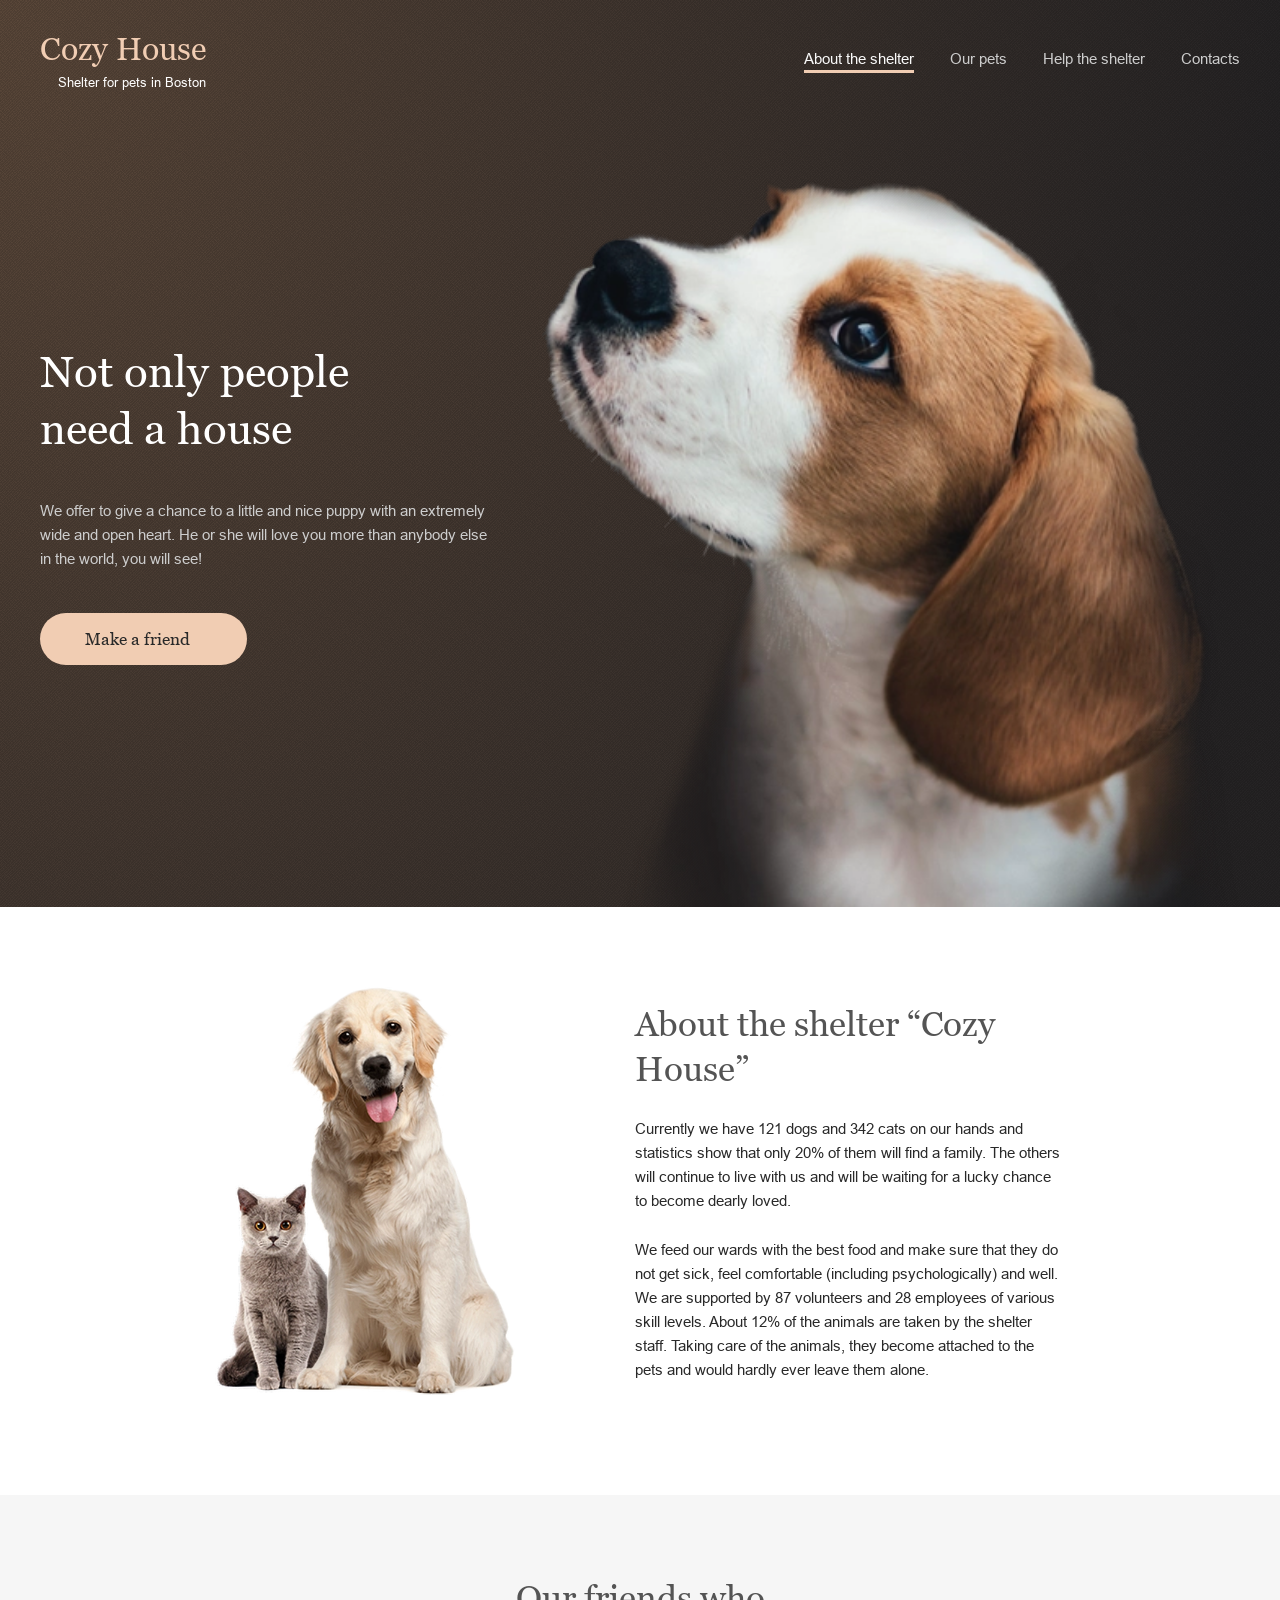
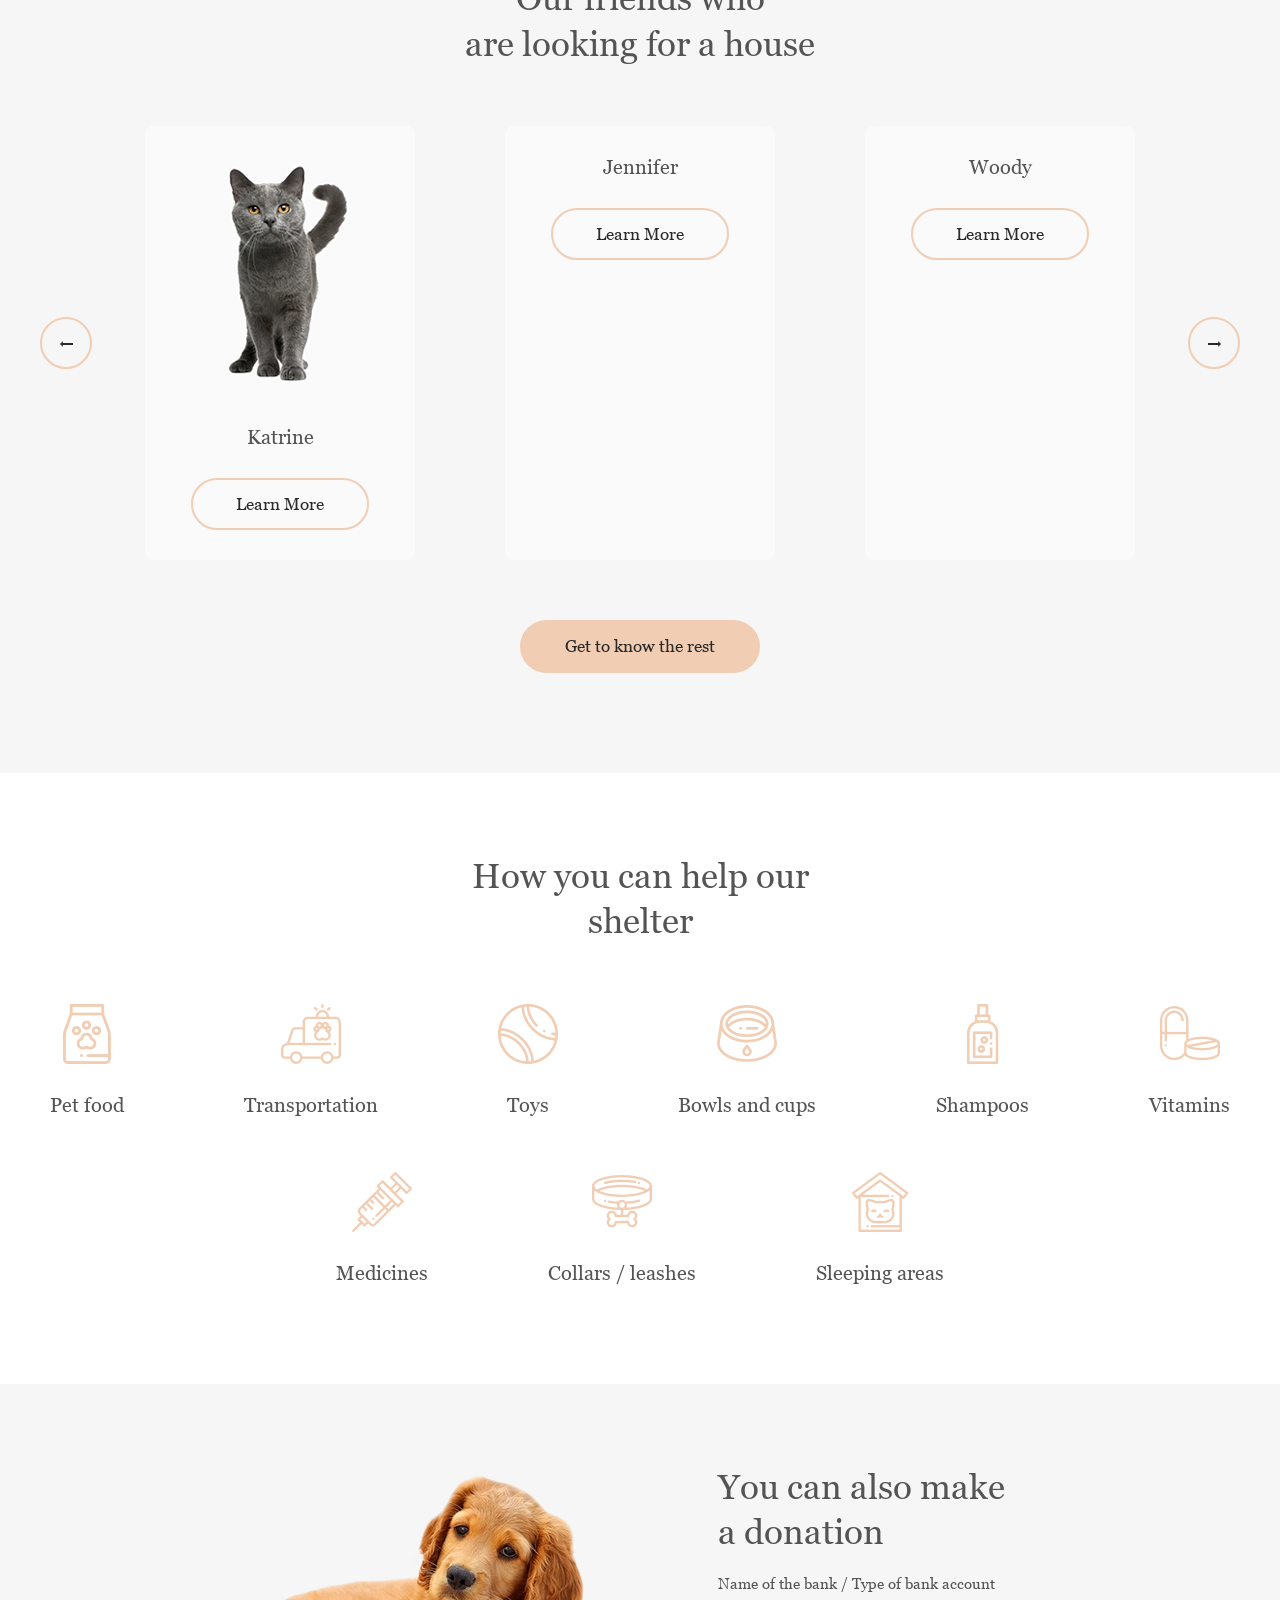
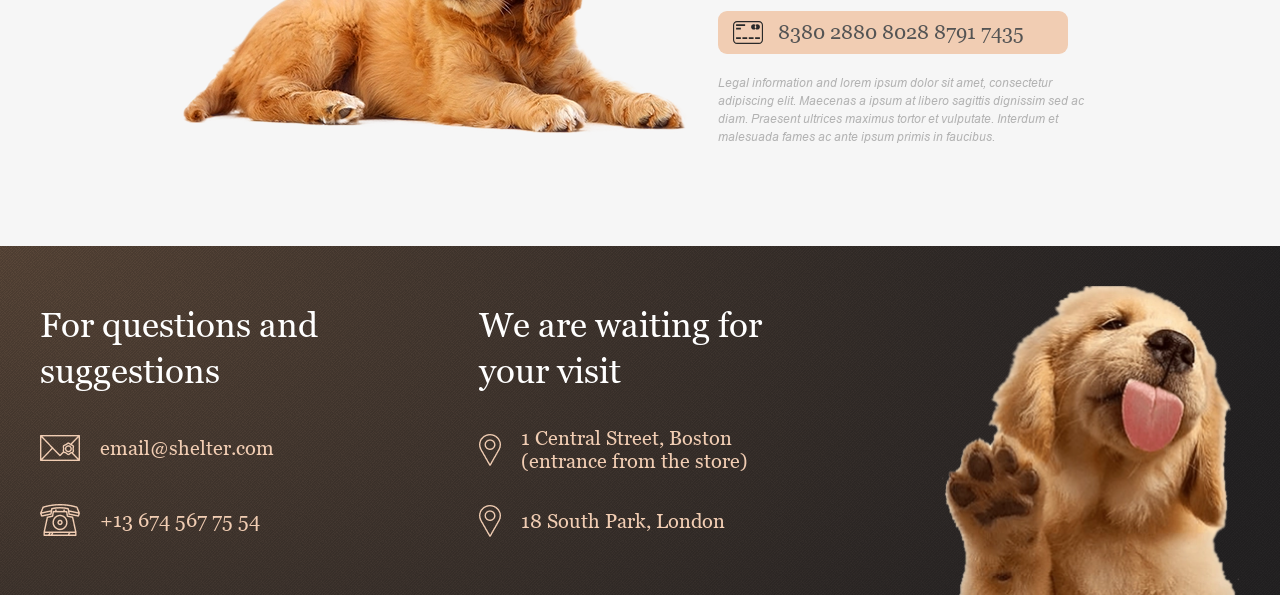
==== commit 276e36b7: "feat: implement slider" ====
--- a/shelter/index.html
+++ b/shelter/index.html
@@ -20,6 +20,7 @@
     <link rel="stylesheet" href="./css/style.css" />
   </head>
   <body>
+    <div class="overlay"></div>
     <div class="header">
       <header class="header__content u-content-width">
         <a class="header__logo" href="./index.html">
@@ -110,53 +111,13 @@
           </h2>
 
           <div class="our-friend-content__slider slider">
-            <button class="slider__button circle-button"></button>
+            <button class="slider__button circle-button arrow-left"></button>
 
             <div class="slider__visible">
-              <div class="slider__track">
-                <div class="slider__item card">
-                  <img
-                    class="img"
-                    src="./assets/img/pets-katrine.png"
-                    alt="black cat image"
-                  />
-                  <p class="card__pet-name">Katrine</p>
-                  <button
-                    class="button button--width-187 button--bgc-transparent"
-                  >
-                    Learn more
-                  </button>
-                </div>
-                <div class="slider__item card">
-                  <img
-                    class="img"
-                    src="./assets/img/pets-jennifer.png"
-                    alt="Image of a cute white puppy"
-                  />
-                  <p class="card__pet-name">Jennifer</p>
-                  <button
-                    class="button button--width-187 button--bgc-transparent"
-                  >
-                    Learn more
-                  </button>
-                </div>
-                <div class="slider__item card">
-                  <img
-                    class="img"
-                    src="./assets/img/pets-woody.png"
-                    alt="Image of a golden retriever"
-                  />
-                  <p class="card__pet-name">Woody</p>
-                  <button
-                    class="button button--width-187 button--bgc-transparent"
-                  >
-                    Learn more
-                  </button>
-                </div>
-              </div>
+              <div class="slider__track"></div>
             </div>
 
-            <button class="slider__button circle-button"></button>
+            <button class="slider__button circle-button arrow-right"></button>
           </div>
           <a class="button button--width-261" href="./pets.html"
             >Get to know the rest</a
--- a/shelter/css/style.css
+++ b/shelter/css/style.css
@@ -50,7 +50,7 @@
   border-bottom: none; /* 1 */
   text-decoration: underline; /* 2 */
   -webkit-text-decoration: underline dotted;
-  text-decoration: underline dotted; /* 2 */
+          text-decoration: underline dotted; /* 2 */
 }
 
 code,
@@ -95,26 +95,26 @@
 }
 
 button,
-[type="button"],
-[type="reset"],
-[type="submit"] {
+[type=button],
+[type=reset],
+[type=submit] {
   -webkit-appearance: button;
-  -moz-appearance: button;
-  appearance: button;
+     -moz-appearance: button;
+          appearance: button;
 }
 
 button::-moz-focus-inner,
-[type="button"]::-moz-focus-inner,
-[type="reset"]::-moz-focus-inner,
-[type="submit"]::-moz-focus-inner {
+[type=button]::-moz-focus-inner,
+[type=reset]::-moz-focus-inner,
+[type=submit]::-moz-focus-inner {
   border-style: none;
   padding: 0;
 }
 
 button:-moz-focusring,
-[type="button"]:-moz-focusring,
-[type="reset"]:-moz-focusring,
-[type="submit"]:-moz-focusring {
+[type=button]:-moz-focusring,
+[type=reset]:-moz-focusring,
+[type=submit]:-moz-focusring {
   outline: 1px dotted currentColor;
 }
 
@@ -139,25 +139,25 @@
   overflow: auto;
 }
 
-[type="checkbox"],
-[type="radio"] {
+[type=checkbox],
+[type=radio] {
   box-sizing: border-box; /* 1 */
   padding: 0; /* 2 */
 }
 
-[type="number"]::-webkit-inner-spin-button,
-[type="number"]::-webkit-outer-spin-button {
+[type=number]::-webkit-inner-spin-button,
+[type=number]::-webkit-outer-spin-button {
   height: auto;
 }
 
-[type="search"] {
+[type=search] {
   -moz-appearance: textfield;
-  appearance: textfield; /* Современный стандарт */
+       appearance: textfield; /* Современный стандарт */
   -webkit-appearance: textfield; /* Для поддержки старых версий Safari */
   outline-offset: -2px;
 }
 
-[type="search"]::-webkit-search-decoration {
+[type=search]::-webkit-search-decoration {
   -webkit-appearance: none;
 }
 
@@ -249,6 +249,8 @@
   background-color: var(--color-light-s);
   transition: 0.3s;
   cursor: pointer;
+  width: 270px;
+  flex-shrink: 0;
 }
 .card .img {
   border-radius: 9px;
@@ -318,10 +320,27 @@
   font-weight: 400;
 }
 
+body.no-scroll {
+  overflow: hidden;
+}
+
+.overlay {
+  position: fixed;
+  top: 0;
+  left: 0;
+  right: 0;
+  bottom: 0;
+  background-color: rgba(38, 36, 37, 0.555);
+  display: none;
+}
+
+.overlay.is-open {
+  display: block;
+  z-index: 10;
+}
+
 .header {
-  background:
-    url(../assets/img/noise_transparent.png),
-    radial-gradient(100% 215.42% at 0% 0%, #5b483a 0%, #262425 100%), #211f20;
+  background: url(../assets/img/noise_transparent.png), radial-gradient(100% 215.42% at 0% 0%, #5b483a 0%, #262425 100%), #211f20;
   overflow-x: hidden;
   position: relative;
 }
@@ -367,13 +386,11 @@
   color: var(--color-dark-xl);
 }
 .header__nav-list {
-  transition: translateX 0.5s;
-}
-.header__nav-list {
   padding-bottom: 2px;
   list-style: none;
   display: flex;
   gap: 36px;
+  transition: transform 0.5s ease;
 }
 .header__nav-item {
   padding: 3px 0 4px;
@@ -423,6 +440,7 @@
     top: 0;
     right: 0;
     overflow-x: hidden;
+    z-index: 100;
   }
   .header__nav-list {
     flex-direction: column;
@@ -437,8 +455,7 @@
   .header__nav-list.is-open {
     transform: translateX(0);
   }
-  .header__content:has(.burger--black.is-open) > .burger--black::before,
-  .header__content:has(.burger--black.is-open) > .burger--black::after {
+  .header__content:has(.burger--black.is-open) > .burger--black::before, .header__content:has(.burger--black.is-open) > .burger--black::after {
     background-color: var(--color-primary);
   }
   .header__content:has(.burger--black.is-open) > .burger--black .burger__line {
@@ -480,8 +497,7 @@
   top: 50%;
   transform: translateY(-50%);
 }
-.burger::before,
-.burger::after {
+.burger::before, .burger::after {
   content: "";
   display: block;
   position: absolute;
@@ -498,8 +514,7 @@
 .burger.is-open {
   transform: rotate(90deg);
 }
-.burger--black::before,
-.burger--black::after {
+.burger--black::before, .burger--black::after {
   background-color: var(--color-dark-xl);
 }
 .burger--black .burger__line {
@@ -508,6 +523,7 @@
 @media (max-width: 767px) {
   .burger {
     display: block;
+    z-index: 200;
   }
 }
 
@@ -593,7 +609,7 @@
   height: 60px;
   width: 100%;
   -o-object-fit: contain;
-  object-fit: contain;
+     object-fit: contain;
 }
 @media (max-width: 420px) {
   .img--height-60 {
@@ -670,8 +686,7 @@
   max-width: 430px;
   width: 100%;
 }
-.section-about__p1,
-.section-about__p2 {
+.section-about__p1, .section-about__p2 {
   color: var(--color-dark-xl);
   font-family: "Arial", serif;
   line-height: 160%;
@@ -689,8 +704,7 @@
     max-width: 270px;
     gap: 22px;
   }
-  .section-about__p1,
-  .section-about__p2 {
+  .section-about__p1, .section-about__p2 {
     letter-spacing: 0px;
     text-align: justify;
   }
@@ -724,10 +738,18 @@
 }
 .slider__visible {
   overflow-x: hidden;
+  min-width: 0;
 }
 .slider__track {
   display: flex;
-  gap: clamp(20px, 15.5555555556vw + -109.1111111111px, 90px);
+  transition: 0.5s;
+  width: 100%;
+}
+.slider__part {
+  display: flex;
+  flex: 0 0 100%;
+  gap: clamp(10px, 34.7826086957vw + -355.2173913043px, 90px);
+  justify-content: center;
 }
 .slider__button {
   flex-shrink: 0;
@@ -738,25 +760,28 @@
 .slider__button:last-child {
   background-image: url("../assets/img/arrow-right.png");
 }
-@media (max-width: 860px) {
-  .slider__track {
-    gap: clamp(30px, 48.3870967742vw + -341.6129032258px, 60px);
-  }
-  .slider__item:nth-child(3) {
-    display: none;
+@media (max-width: 1100px) {
+  .slider__part {
+    gap: clamp(30px, 9.0361445783vw + -39.3975903614px, 60px);
+  }
+  .slider {
+    /*   &__item:nth-child(3) {
+      display: none;
+    } */
   }
 }
 @media (max-width: 768px) {
-  .slider__track {
+  .slider__part {
     gap: clamp(30px, 2.2321428571vw + 22.8571428571px, 40px);
   }
 }
-@media (max-width: 650px) {
-  .slider__item {
-    flex-shrink: 0;
-  }
-  .slider__item:nth-child(2) {
-    display: none;
+@media (max-width: 750px) {
+  .slider {
+    /*    &__item {
+      &:nth-child(2) {
+        display: none;
+      }
+    } */
   }
 }
 @media (max-width: 420px) {
@@ -764,7 +789,7 @@
     flex-wrap: wrap;
     justify-content: center;
     -moz-column-gap: 80px;
-    column-gap: 80px;
+         column-gap: 80px;
     row-gap: 20px;
   }
   .slider__visible {
@@ -791,7 +816,7 @@
   flex-wrap: wrap;
   row-gap: 55px;
   -moz-column-gap: clamp(60px, 11.71875vw + -30px, 120px);
-  column-gap: clamp(60px, 11.71875vw + -30px, 120px);
+       column-gap: clamp(60px, 11.71875vw + -30px, 120px);
 }
 .section-help__list-item {
   display: flex;
@@ -814,7 +839,7 @@
     max-width: 630px;
     row-gap: clamp(30px, 5.5803571429vw + 12.1428571429px, 55px);
     -moz-column-gap: clamp(10px, 33.7837837838vw + -199.4594594595px, 60px);
-    column-gap: clamp(10px, 33.7837837838vw + -199.4594594595px, 60px);
+         column-gap: clamp(10px, 33.7837837838vw + -199.4594594595px, 60px);
   }
   .section-help__list-item {
     max-width: clamp(130px, 8.9285714286vw + 101.4285714286px, 170px);
@@ -942,7 +967,7 @@
   width: 100%;
   flex-wrap: wrap;
   -moz-column-gap: 40px;
-  column-gap: 40px;
+       column-gap: 40px;
   row-gap: 30px;
 }
 .main-pets__pagination {
@@ -979,9 +1004,7 @@
 }
 
 .footer {
-  background:
-    url(../assets/img/noise_transparent.png),
-    radial-gradient(100% 215.42% at 0% 0%, #5b483a 0%, #262425 100%), #211f20;
+  background: url(../assets/img/noise_transparent.png), radial-gradient(100% 215.42% at 0% 0%, #5b483a 0%, #262425 100%), #211f20;
 }
 .footer__content {
   padding-bottom: 0;
@@ -989,7 +1012,7 @@
   display: flex;
   justify-content: center;
   -moz-column-gap: clamp(60px, 19.53125vw + -90px, 160px);
-  column-gap: clamp(60px, 19.53125vw + -90px, 160px);
+       column-gap: clamp(60px, 19.53125vw + -90px, 160px);
   row-gap: 65px;
 }
 .footer__title {
@@ -1077,4 +1100,4 @@
   .footer .footer-img {
     max-width: 260px;
   }
-} /*# sourceMappingURL=style.css.map */
+}/*# sourceMappingURL=style.css.map */
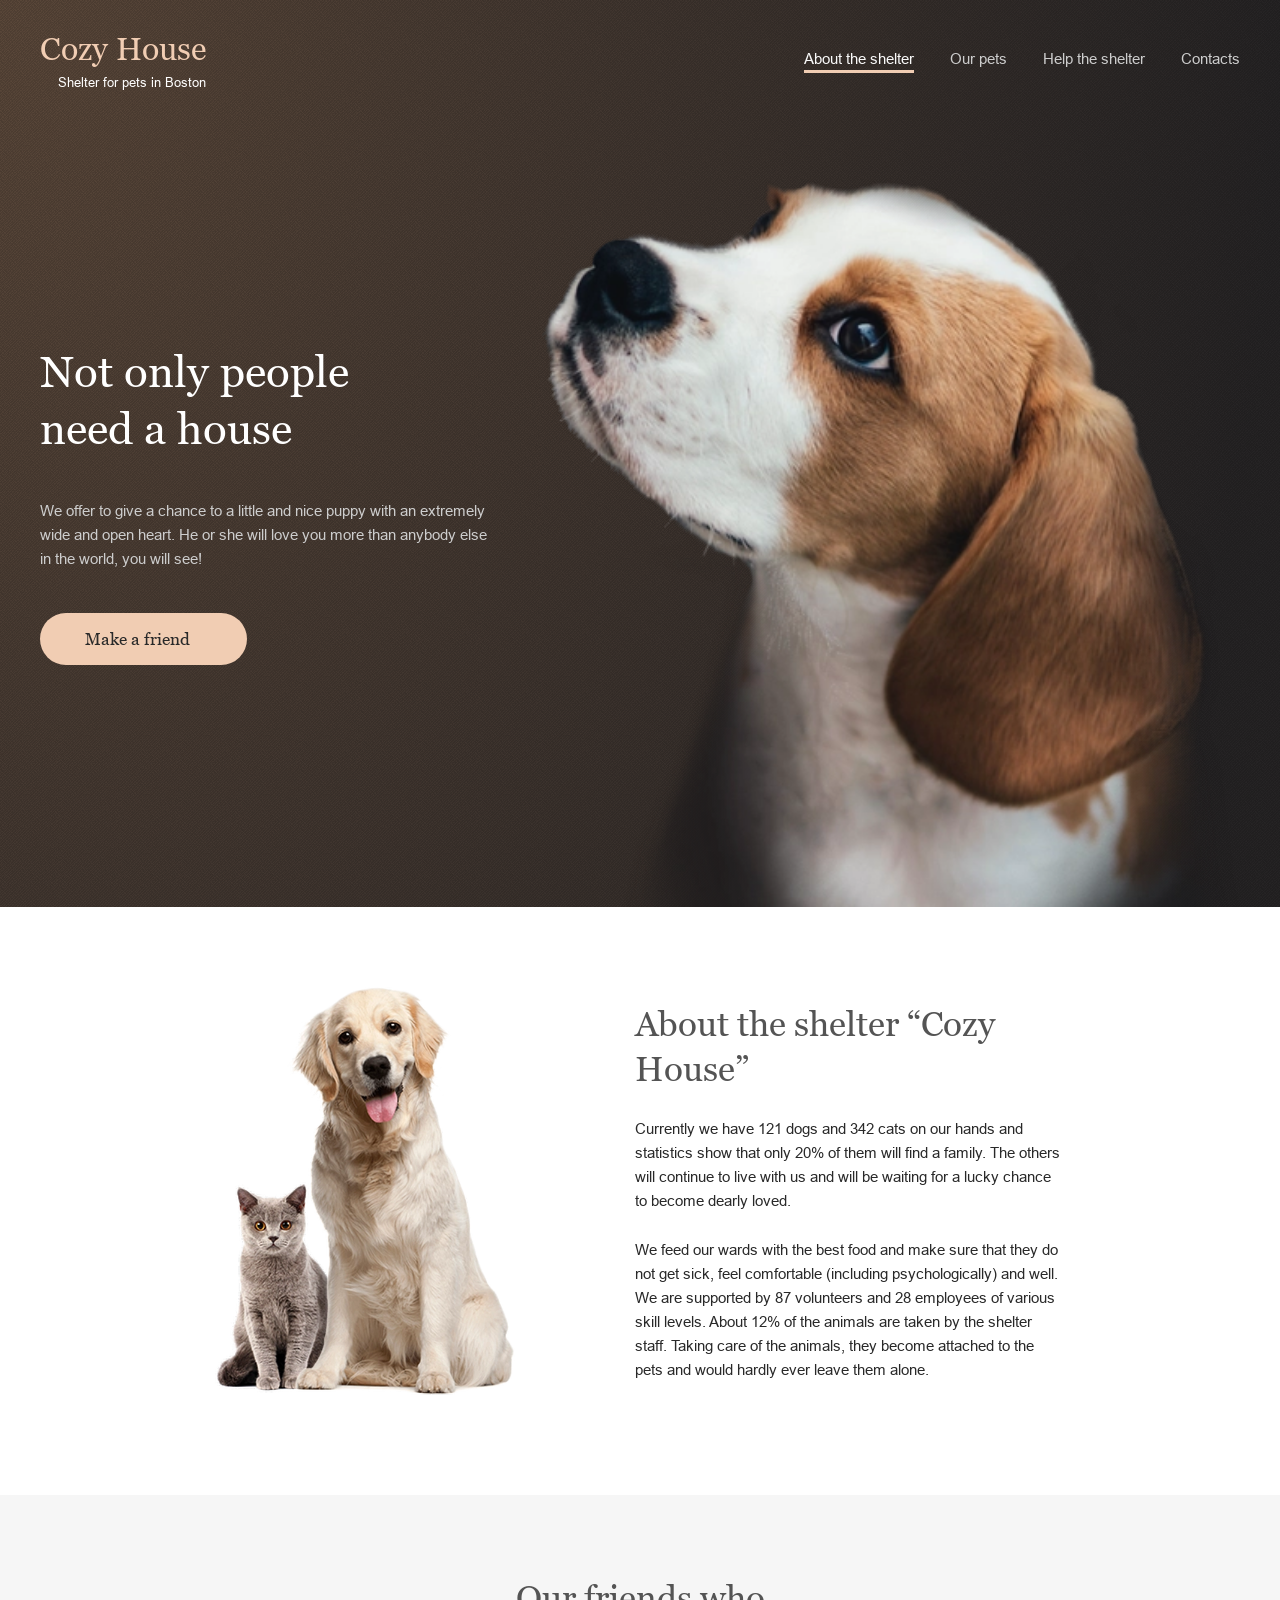
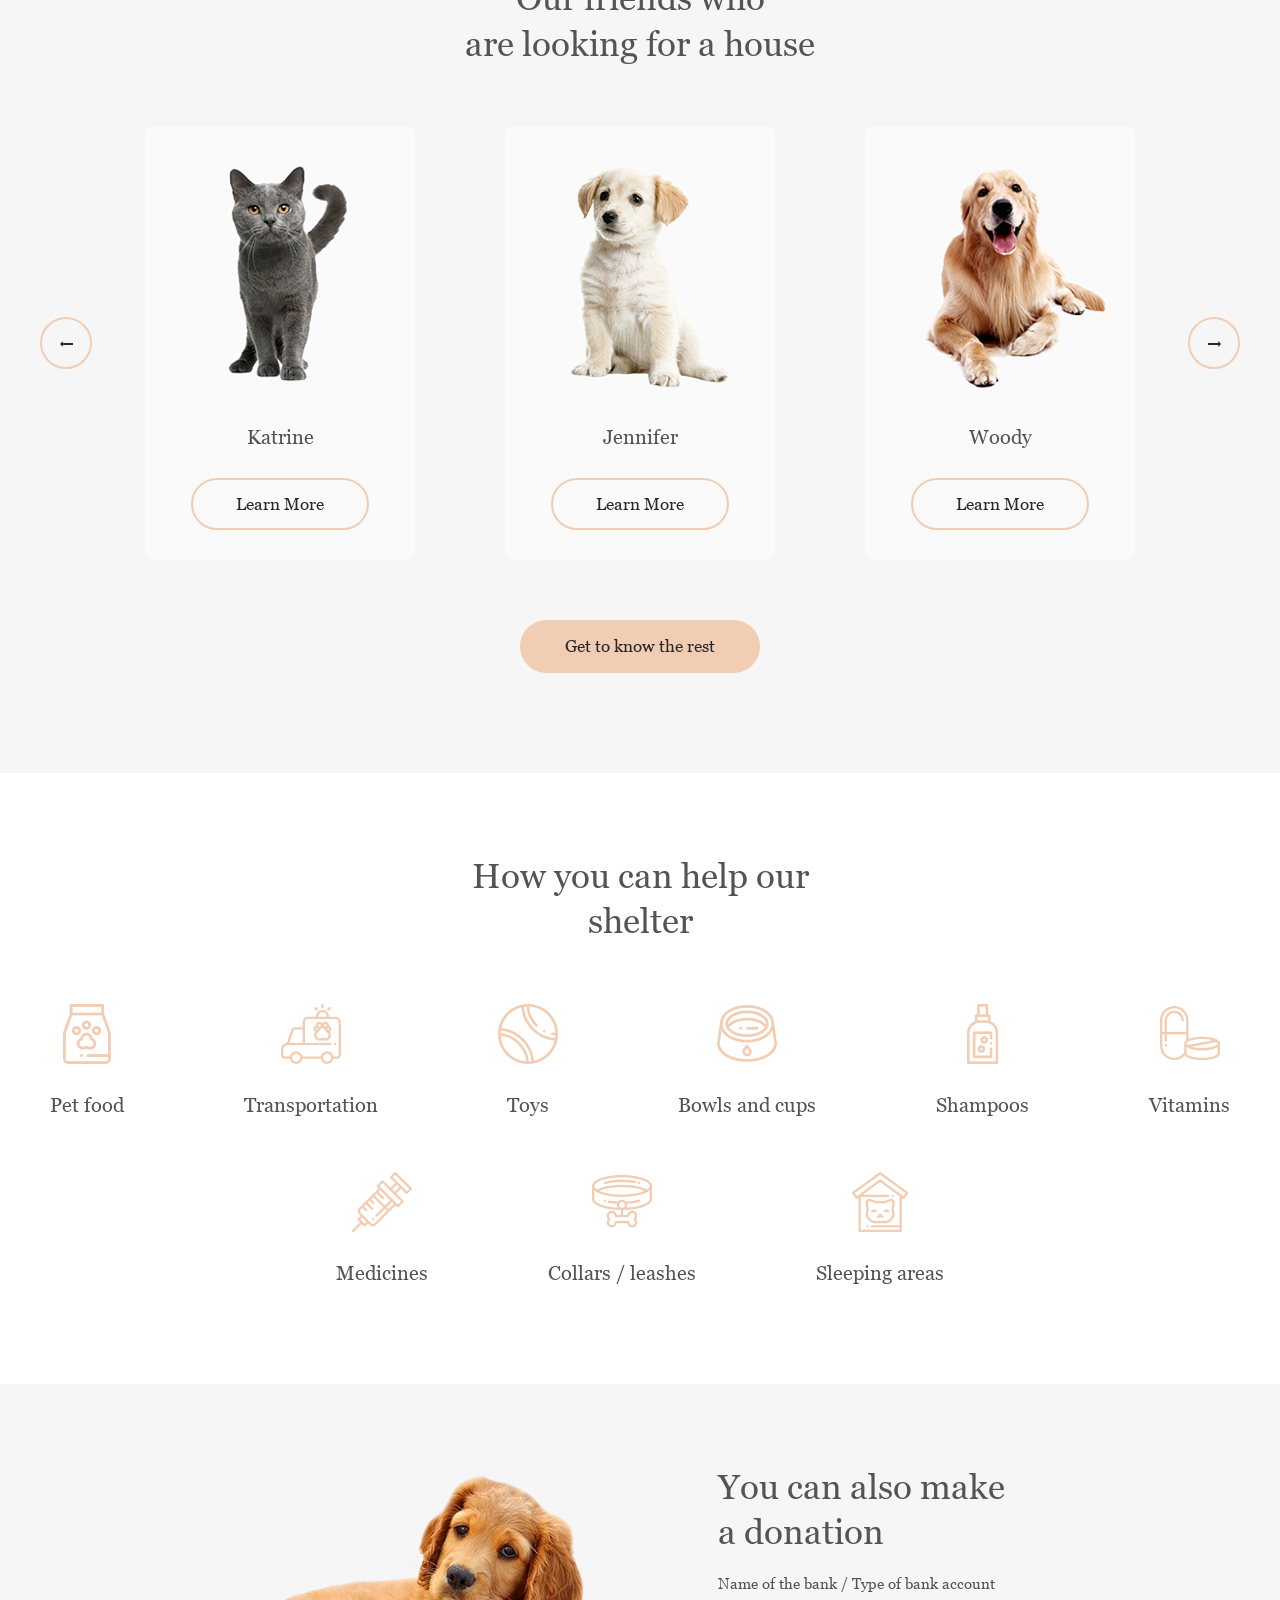
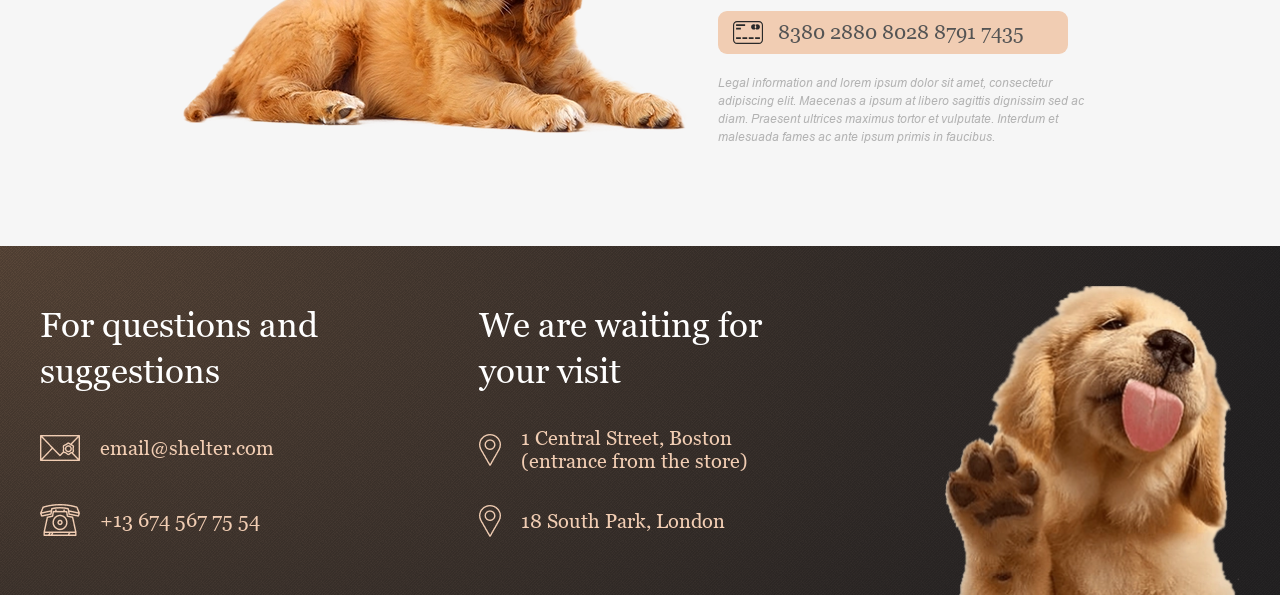
==== commit a17341d7: "feat: implement modal" ====
--- a/shelter/index.html
+++ b/shelter/index.html
@@ -303,6 +303,38 @@
         </div>
       </div>
     </footer>
+    <dialog class="modal">
+      <button class="modal__btn-close circle-button">&#10006;</button>
+      <div class="modal-content">
+        <div class="modal-content__image"></div>
+        <div class="modal-content__wrapper-text">
+          <h3 class="modal-content__name"></h3>
+          <p class="modal-content__type">
+            <span class="modal-content__type--type"></span> -
+            <span class="modal-content__type--breed"></span>
+          </p>
+          <p class="modal-content__information"></p>
+          <ul class="modal-content__list">
+            <li class="modal-content__list-item">
+              <span class="bold-text">Age: </span>
+              <span data-info="age"></span>
+            </li>
+            <li class="modal-content__list-item">
+              <span class="bold-text">Inoculations: </span>
+              <span data-info="inoculations"></span>
+            </li>
+            <li class="modal-content__list-item">
+              <span class="bold-text">Diseases: </span>
+              <span data-info="diseases"></span>
+            </li>
+            <li class="modal-content__list-item">
+              <span class="bold-text">Parasites: </span>
+              <span data-info="parasites"></span>
+            </li>
+          </ul>
+        </div>
+      </div>
+    </dialog>
     <script type="module" src="./js/main.js"></script>
   </body>
 </html>
--- a/shelter/css/style.css
+++ b/shelter/css/style.css
@@ -251,6 +251,16 @@
   cursor: pointer;
   width: 270px;
   flex-shrink: 0;
+  opacity: 1;
+  transition: opacity 0.2s, transform 0.3s ease;
+}
+.card.fade-out-next {
+  transform: translateX(-100px);
+  opacity: 0;
+}
+.card.fade-out-prev {
+  transform: translateX(100px);
+  opacity: 0;
 }
 .card .img {
   border-radius: 9px;
@@ -306,6 +316,134 @@
   pointer-events: none;
 }
 
+body:has(dialog[open]) {
+  overflow: hidden;
+}
+
+.modal {
+  position: fixed;
+  top: 50%;
+  left: 50%;
+  transform: translate(-50%, -50%);
+  max-width: clamp(630px, 52.734375vw + 225px, 900px);
+  width: 100%;
+  max-height: 90vh;
+  border: none;
+  border-radius: 9px;
+  overflow: visible;
+}
+.modal:focus {
+  outline: none;
+}
+.modal::backdrop {
+  background-color: rgba(41, 41, 41, 0.6);
+}
+.modal__btn-close {
+  position: absolute;
+  top: 0;
+  right: 0;
+  transform: translate(60%, -100%);
+}
+.modal__btn-close:focus {
+  outline: none;
+}
+@media (max-width: 768px) {
+  .modal {
+    max-width: clamp(240px, 87.0535714286vw + -38.5714285714px, 630px);
+  }
+}
+
+.modal-content {
+  display: flex;
+  gap: clamp(10px, 3.90625vw + -20px, 30px);
+  justify-content: center;
+  background-color: var(--color-light-s);
+  border-radius: 9px;
+  overflow-y: auto;
+  max-height: 90vh;
+  padding-right: clamp(10px, 1.953125vw + -5px, 20px);
+}
+.modal-content__image {
+  max-width: 500px;
+  width: 100%;
+}
+.modal-content__wrapper-text {
+  margin-top: clamp(10px, 7.8125vw + -50px, 50px);
+  max-width: clamp(260px, 17.578125vw + 125px, 350px);
+}
+.modal-content__name {
+  font-size: var(--fn-h2);
+  line-height: 130%;
+  letter-spacing: 6%;
+}
+.modal-content__type {
+  margin-top: 10px;
+  font-size: var(--fn-card);
+  line-height: 115%;
+  letter-spacing: 6%;
+}
+.modal-content__information {
+  margin-top: clamp(20px, 3.90625vw + -10px, 40px);
+  font-weight: 400;
+  line-height: 110%;
+  letter-spacing: 6%;
+}
+.modal-content__list {
+  margin-top: clamp(20px, 3.90625vw + -10px, 40px);
+  list-style-position: outside;
+  padding-left: 20px;
+  display: flex;
+  flex-direction: column;
+  gap: clamp(6px, 0.9765625vw + -1.5px, 11px);
+}
+.modal-content__list-item {
+  padding-left: 10px;
+  font-size: 15px;
+  font-weight: 400;
+  line-height: 110%;
+  letter-spacing: 6%;
+}
+.modal-content__list-item::marker {
+  color: var(--color-primary);
+}
+.modal-content {
+  -ms-overflow-style: none;
+  scrollbar-width: none;
+  color: black;
+}
+.modal-content::-webkit-scrollbar {
+  display: none;
+}
+@media (max-width: 768px) {
+  .modal-content__wrapper-text {
+    padding-bottom: 10px;
+  }
+  .modal-content__image {
+    align-self: center;
+  }
+}
+@media (max-width: 610px) {
+  .modal-content {
+    padding-left: 10px;
+  }
+  .modal-content__name {
+    text-align: center;
+  }
+  .modal-content__image {
+    display: none;
+  }
+  .modal-content__type {
+    text-align: center;
+  }
+  .modal-content__information {
+    text-align: justify;
+  }
+}
+
+.bold-text {
+  font-weight: bold;
+}
+
 html {
   box-sizing: border-box;
   scroll-behavior: smooth;
@@ -449,7 +587,7 @@
     width: 320px;
     justify-content: center;
     align-items: center;
-    gap: 43px;
+    gap: 35px;
     transform: translateX(100%);
   }
   .header__nav-list.is-open {
@@ -737,7 +875,6 @@
   width: 100%;
 }
 .slider__visible {
-  overflow-x: hidden;
   min-width: 0;
 }
 .slider__track {
@@ -764,24 +901,10 @@
   .slider__part {
     gap: clamp(30px, 9.0361445783vw + -39.3975903614px, 60px);
   }
-  .slider {
-    /*   &__item:nth-child(3) {
-      display: none;
-    } */
-  }
 }
 @media (max-width: 768px) {
   .slider__part {
     gap: clamp(30px, 2.2321428571vw + 22.8571428571px, 40px);
-  }
-}
-@media (max-width: 750px) {
-  .slider {
-    /*    &__item {
-      &:nth-child(2) {
-        display: none;
-      }
-    } */
   }
 }
 @media (max-width: 420px) {
@@ -984,19 +1107,10 @@
     gap: clamp(10px, 2.2321428571vw + 2.8571428571px, 20px);
     margin-top: 13px;
   }
-  .main-pets .card:nth-child(7),
-  .main-pets .card:nth-child(8) {
-    display: none;
-  }
 }
 @media (max-width: 420px) {
   .main-pets {
     gap: 42px;
-  }
-  .main-pets .card:nth-child(4),
-  .main-pets .card:nth-child(5),
-  .main-pets .card:nth-child(6) {
-    display: none;
   }
   .main-pets__pagination {
     margin-top: 2px;
